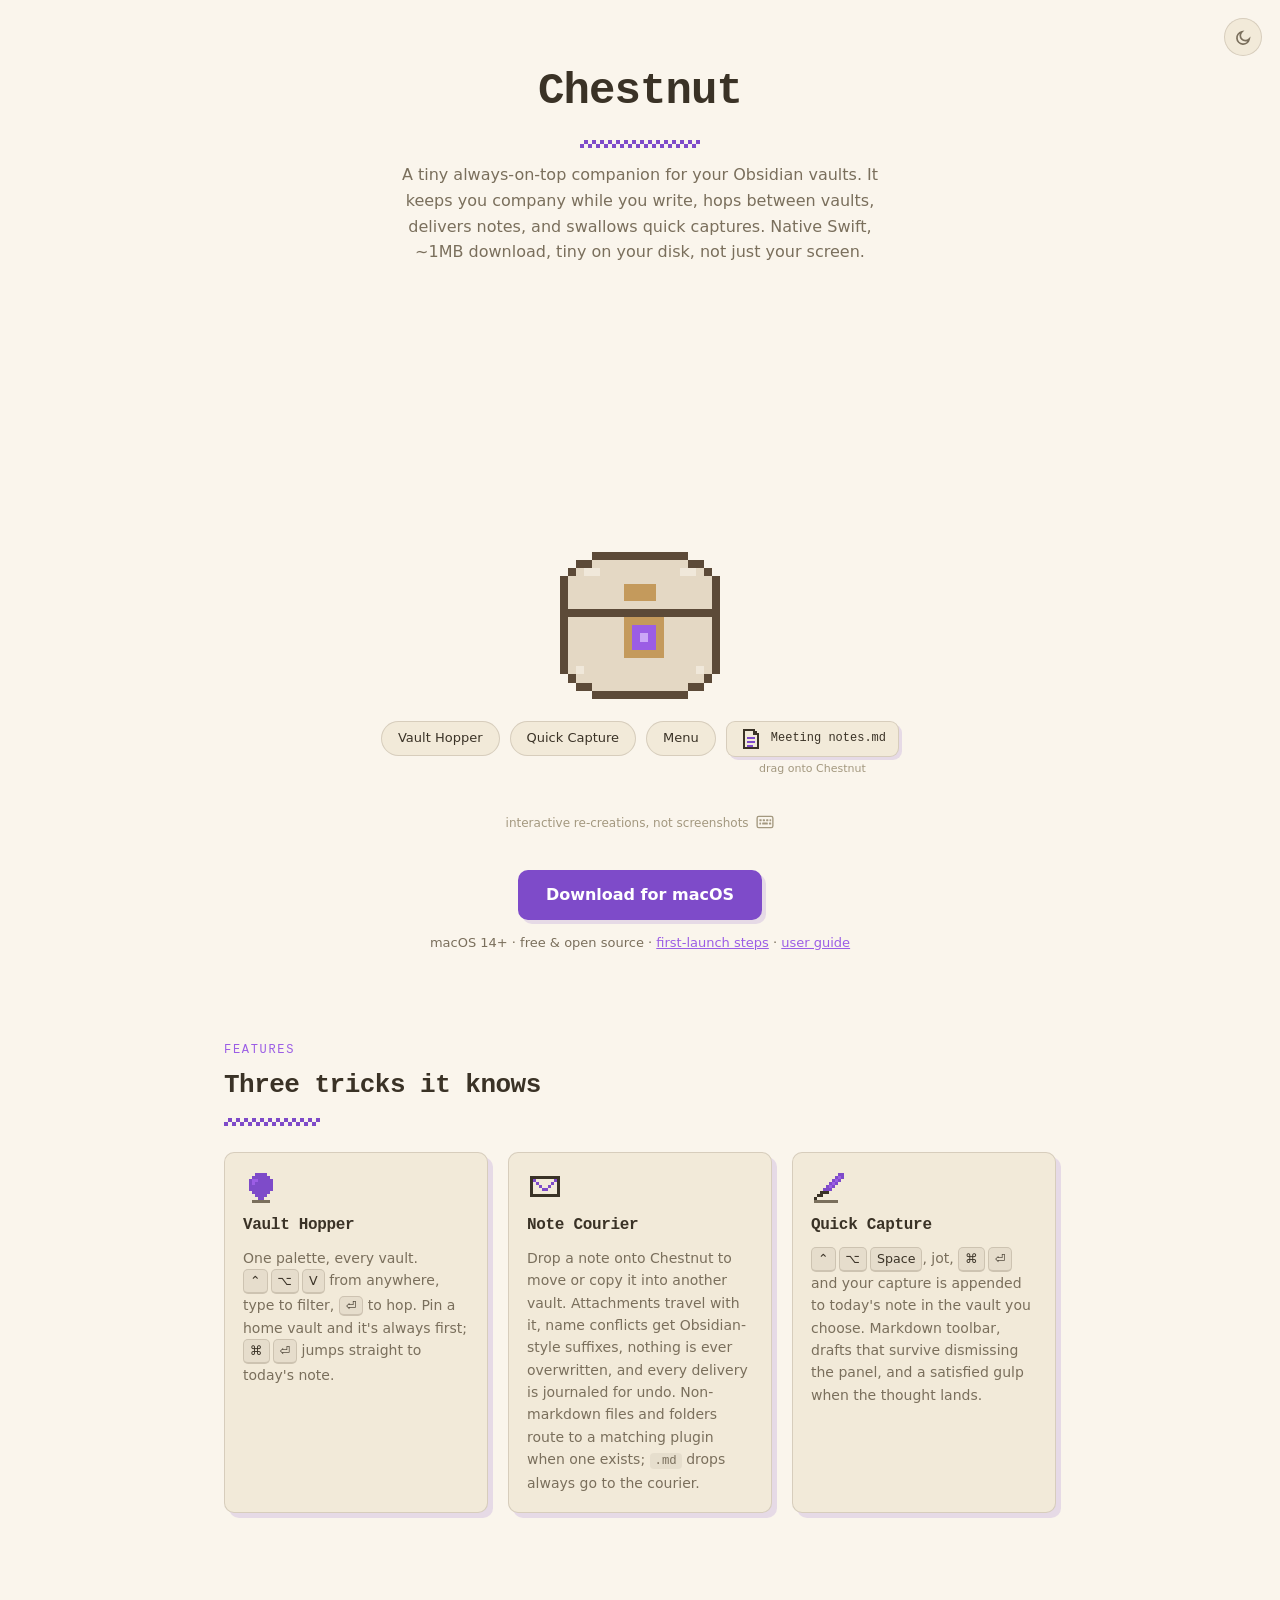
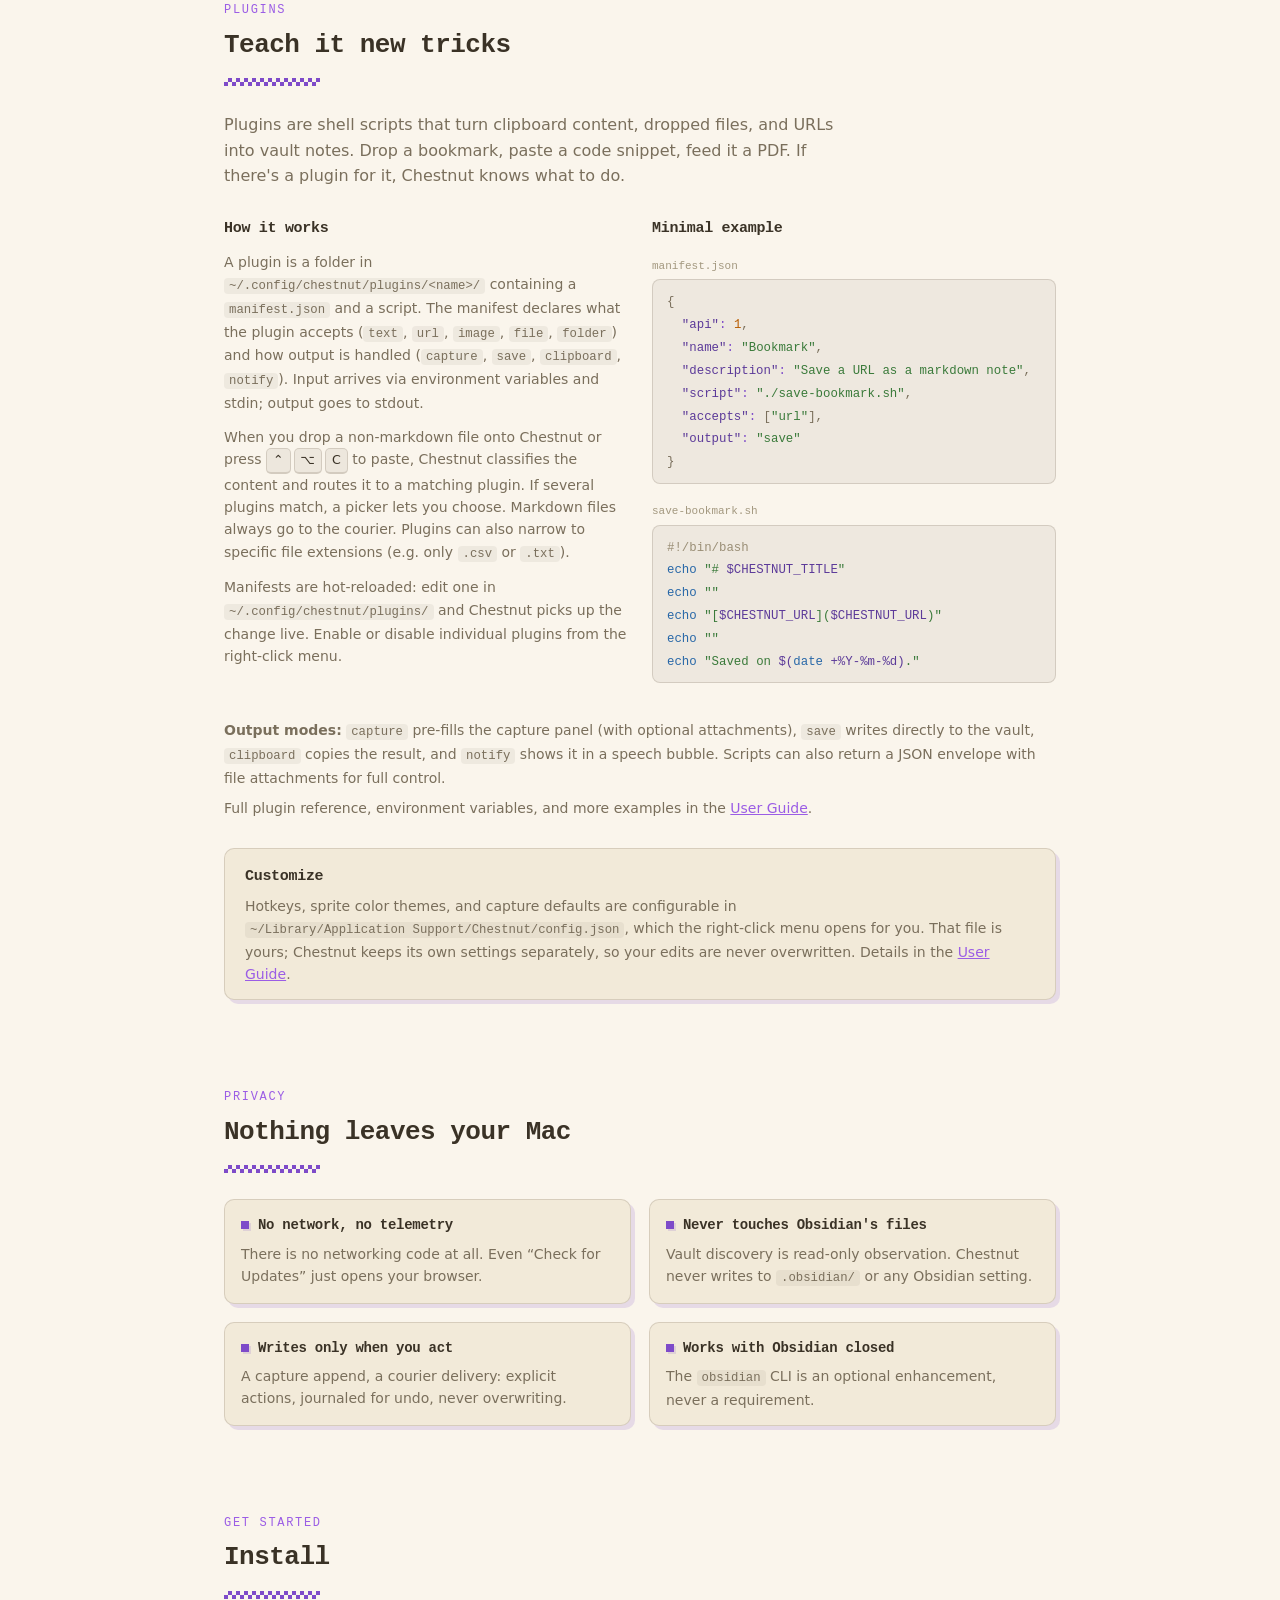
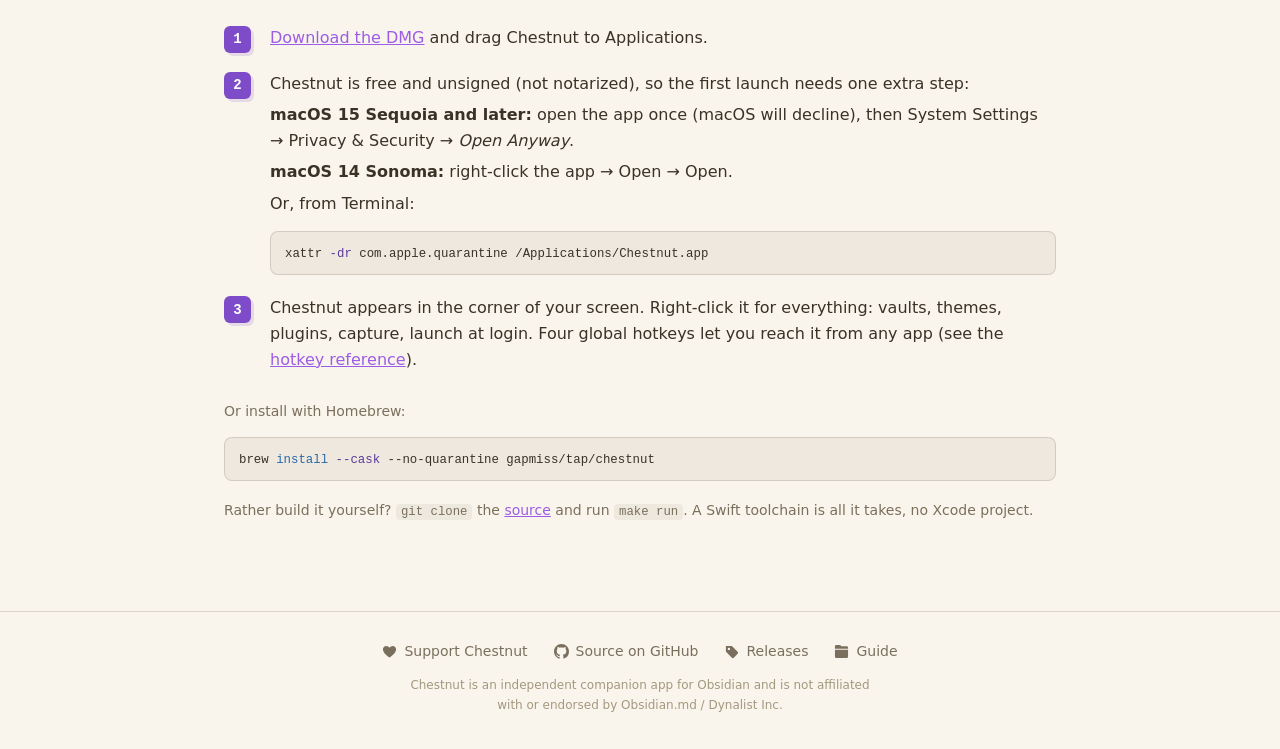
==== docs/index.html @ 72071260 "Name the manifest script field correctly, and say why one is rejected The manifest reference table a" ====
<!doctype html>
<html lang="en">
<head>
  <meta charset="utf-8">
  <meta name="viewport" content="width=device-width, initial-scale=1">
  <title>Chestnut - a desktop companion for Obsidian</title>
  <meta name="description"
        content="A tiny always-on-top pixel companion for multi-vault Obsidian users on macOS. Hop between vaults, deliver notes, capture thoughts. No network, no telemetry.">
  <script>
    // Apply a saved mode before the stylesheet loads, so there's no flash.
    try {
      var mode = localStorage.getItem("chestnut-mode");
      if (mode === "light" || mode === "dark") {
        document.documentElement.dataset.theme = mode;
      }
    } catch (e) {}
  </script>
  <!-- Favicons are generated by `make site` from the app's sprite data. -->
  <link rel="icon" href="favicon.svg" type="image/svg+xml">
  <link rel="icon" href="favicon.png" type="image/png" sizes="32x32">
  <link rel="apple-touch-icon" href="apple-touch-icon.png">
  <link rel="stylesheet" href="style.css">
  <link rel="stylesheet" href="prism-chestnut.css">
</head>
<body>
<button class="mode-toggle" id="mode-toggle" aria-label="Toggle light/dark mode"></button>
<main>

  <header class="hero">
    <h1>Chestnut</h1>
    <p class="tagline">
      A tiny always-on-top companion for your Obsidian vaults.
      It keeps you company while you write, hops between vaults,
      delivers notes, and swallows quick captures.
      Native Swift, ~1MB download, tiny on your disk,
      not just your screen.
    </p>

    <div class="stage" id="stage">
      <canvas id="pet" aria-label="Chestnut, a pixel-art treasure chest creature. Hover or click it."></canvas>

      <!-- Interactive re-creation of the Vault Hopper palette. Also serves as
           the courier destination picker, like the app's VaultPalettePanel. -->
      <div class="panel hopper" id="hopper" hidden>
        <input type="text" id="hopper-filter" placeholder="Jump to vault…"
               autocomplete="off" spellcheck="false">
        <div class="panel-divider"></div>
        <div class="vault-list" id="hopper-list"></div>
        <p class="panel-hints" id="palette-hints">⏎ open&nbsp;&nbsp;&nbsp;⌘⏎ today's note&nbsp;&nbsp;&nbsp;⌥⏎ reveal&nbsp;&nbsp;&nbsp;⌘P pin</p>
      </div>

      <!-- Interactive re-creation of the Quick Capture panel -->
      <div class="panel capture" id="capture" hidden>
        <div class="capture-toolbar" id="capture-toolbar"></div>
        <textarea id="capture-editor" placeholder="Capture a thought…"
                  spellcheck="false"></textarea>
        <div class="panel-divider"></div>
        <div class="capture-footer">
          <span class="vault-dot" id="capture-dot"></span>
          <select id="capture-target" aria-label="Target vault"></select>
          <span class="spacer"></span>
          <span class="kbd-hint">⌘↩</span>
          <button id="capture-submit" disabled>Capture</button>
        </div>
      </div>

      <!-- Interactive re-creation of the right-click menu (populated by JS) -->
      <div class="menu" id="menu" hidden></div>

      <!-- Notice bubble (the pet's success receipt) -->
      <div class="notice" id="notice" hidden>
        <div class="notice-title" id="notice-title"></div>
        <div class="notice-subtitle" id="notice-subtitle"></div>
        <div class="notice-hint">Demo only, nothing was written</div>
        <div class="notice-tail"></div>
      </div>
    </div>

    <div class="chips">
      <button class="chip" id="chip-hopper">Vault Hopper</button>
      <button class="chip" id="chip-capture">Quick Capture</button>
      <button class="chip" id="chip-menu">Menu</button>
      <!-- Demo note for the Note Courier: drag it onto Chestnut.
           Real files from the Finder work too (names only, never read). -->
      <div class="demo-note-wrap">
        <div class="demo-note" id="demo-note" tabindex="0" role="button"
             aria-label="Demo note. Drag it onto Chestnut, or press Enter, to pick a delivery vault.">
          <canvas class="px-icon" data-icon="note" data-scale="2" aria-hidden="true"></canvas>
          <span class="demo-note-name">Meeting notes.md</span>
        </div>
        <p class="demo-note-hint">drag onto Chestnut</p>
      </div>
    </div>
    <p class="chips-hint">
      interactive re-creations, not screenshots
      <span class="hotkey-tip" tabindex="0" aria-label="Keyboard shortcuts">
        <svg viewBox="0 0 16 16" aria-hidden="true"><rect x="1" y="3" width="14" height="10" rx="1.5" fill="none" stroke="currentColor" stroke-width="1.2"/><rect x="3" y="5.5" width="2" height="1.8" rx=".4" fill="currentColor"/><rect x="6" y="5.5" width="2" height="1.8" rx=".4" fill="currentColor"/><rect x="9" y="5.5" width="2" height="1.8" rx=".4" fill="currentColor"/><rect x="12" y="5.5" width="1.5" height="1.8" rx=".4" fill="currentColor"/><rect x="3" y="8.5" width="1.5" height="1.8" rx=".4" fill="currentColor"/><rect x="5.5" y="8.5" width="5" height="1.8" rx=".4" fill="currentColor"/><rect x="11.5" y="8.5" width="2" height="1.8" rx=".4" fill="currentColor"/></svg>
        <span class="hotkey-tooltip">
          <span><span class="keys"><kbd>⌃</kbd><kbd>⌥</kbd><kbd>V</kbd></span> Vault Hopper</span>
          <span><span class="keys"><kbd>⌃</kbd><kbd>⌥</kbd><kbd>Space</kbd></span> Quick Capture</span>
          <span><span class="keys"><kbd>⌃</kbd><kbd>⌥</kbd><kbd>C</kbd></span> Paste to plugin</span>
          <span><span class="keys"><kbd>⌃</kbd><kbd>⌥</kbd><kbd>O</kbd></span> Notice action</span>
          <span class="hotkey-tooltip-hint">These work on this page too</span>
        </span>
      </span>
    </p>

    <div class="cta">
      <a class="download" href="https://github.com/gapmiss/chestnut/releases/latest/download/Chestnut.dmg">
        Download for macOS
      </a>
      <p class="fineprint">
        macOS 14+ · free &amp; open source ·
        <a href="#install">first-launch steps</a> ·
        <a href="guide.html">user guide</a>
      </p>
    </div>
  </header>

  <section class="features">
    <p class="kicker">Features</p>
    <h2>Three tricks it knows</h2>
    <div class="features-grid">
      <div class="card">
        <canvas class="px-icon" data-icon="pin" aria-hidden="true"></canvas>
        <h3>Vault Hopper</h3>
        <p>
          One palette, every vault.
          <span class="keys"><kbd>⌃</kbd><kbd>⌥</kbd><kbd>V</kbd></span>
          from anywhere, type to filter, <kbd>⏎</kbd> to hop. Pin a home vault
          and it's always first;
          <span class="keys"><kbd>⌘</kbd><kbd>⏎</kbd></span>
          jumps straight to today's note.
        </p>
      </div>
      <div class="card">
        <canvas class="px-icon" data-icon="envelope" aria-hidden="true"></canvas>
        <h3>Note Courier</h3>
        <p>
          Drop a note onto Chestnut to move or copy it into another vault.
          Attachments travel with it, name conflicts get Obsidian-style suffixes,
          nothing is ever overwritten, and every delivery is journaled for undo.
          Non-markdown files and folders route to a matching plugin when one
          exists; <code>.md</code> drops always go to the courier.
        </p>
      </div>
      <div class="card">
        <canvas class="px-icon" data-icon="pencil" aria-hidden="true"></canvas>
        <h3>Quick Capture</h3>
        <p>
          <span class="keys"><kbd>⌃</kbd><kbd>⌥</kbd><kbd>Space</kbd></span>,
          jot, <span class="keys"><kbd>⌘</kbd><kbd>⏎</kbd></span> and your 
          capture is appended to today's note in the vault you choose. Markdown 
          toolbar, drafts that survive dismissing the panel, and a satisfied 
          gulp when the thought lands.
        </p>
      </div>
    </div>
  </section>

  <section class="plugins">
    <p class="kicker">Plugins</p>
    <h2>Teach it new tricks</h2>
    <p class="plugins-intro">
      Plugins are shell scripts that turn clipboard content, dropped files,
      and URLs into vault notes. Drop a bookmark, paste a code snippet,
      feed it a PDF. If there's a plugin for it, Chestnut knows what to do.
    </p>

    <div class="plugins-grid">
      <div class="plugins-detail">
        <h3>How it works</h3>
        <p>
          A plugin is a folder in
          <code>~/.config/chestnut/plugins/&lt;name&gt;/</code> containing a
          <code>manifest.json</code> and a script. The manifest declares what
          the plugin accepts (<code>text</code>, <code>url</code>,
          <code>image</code>, <code>file</code>, <code>folder</code>) and how
          output is handled (<code>capture</code>, <code>save</code>,
          <code>clipboard</code>, <code>notify</code>). Input arrives via
          environment variables and stdin; output goes to stdout.
        </p>
        <p>
          When you drop a non-markdown file onto Chestnut or press
          <span class="keys"><kbd>⌃</kbd><kbd>⌥</kbd><kbd>C</kbd></span>
          to paste, Chestnut classifies the content and routes it to a matching
          plugin. If several plugins match, a picker lets you choose. Markdown
          files always go to the courier. Plugins can also narrow to specific
          file extensions (e.g. only <code>.csv</code> or <code>.txt</code>).
        </p>
        <p>
          Manifests are hot-reloaded: edit one in
          <code>~/.config/chestnut/plugins/</code> and Chestnut picks up the
          change live. Enable or disable individual plugins from the
          right-click menu.
        </p>
      </div>

      <div class="plugins-examples">
        <h3>Minimal example</h3>
        <div class="plugins-file">
          <span class="plugins-filename">manifest.json</span>
          <pre><code class="language-json">{
  "api": 1,
  "name": "Bookmark",
  "description": "Save a URL as a markdown note",
  "script": "./save-bookmark.sh",
  "accepts": ["url"],
  "output": "save"
}</code></pre>
        </div>
        <div class="plugins-file">
          <span class="plugins-filename">save-bookmark.sh</span>
          <pre><code class="language-bash">#!/bin/bash
echo "# $CHESTNUT_TITLE"
echo ""
echo "[$CHESTNUT_URL]($CHESTNUT_URL)"
echo ""
echo "Saved on $(date +%Y-%m-%d)."</code></pre>
        </div>
      </div>
    </div>

    <p class="plugins-modes">
      <strong>Output modes:</strong>
      <code>capture</code> pre-fills the capture panel (with optional attachments),
      <code>save</code> writes directly to the vault,
      <code>clipboard</code> copies the result, and
      <code>notify</code> shows it in a speech bubble. Scripts can also
      return a JSON envelope with file attachments for full control.
    </p>
    <p class="plugins-link">
      Full plugin reference, environment variables, and more examples in the
      <a href="guide.html#plugins">User Guide</a>.
    </p>

    <div class="customize-note">
      <h3>Customize</h3>
      <p>
        Hotkeys, sprite color themes, and capture defaults are configurable in
        <code>~/Library/Application&nbsp;Support/Chestnut/config.json</code>,
        which the right-click menu opens for you. That file is yours; Chestnut
        keeps its own settings separately, so your edits are never
        overwritten. Details in the
        <a href="guide.html#configuration">User Guide</a>.
      </p>
    </div>
  </section>

  <section class="privacy">
    <p class="kicker">Privacy</p>
    <h2>Nothing leaves your Mac</h2>
    <div class="privacy-grid">
      <div class="tile">
        <h4>No network, no telemetry</h4>
        <p>There is no networking code at all. Even “Check for Updates” just
        opens your browser.</p>
      </div>
      <div class="tile">
        <h4>Never touches Obsidian's files</h4>
        <p>Vault discovery is read-only observation. Chestnut never writes to
        <code>.obsidian/</code> or any Obsidian setting.</p>
      </div>
      <div class="tile">
        <h4>Writes only when you act</h4>
        <p>A capture append, a courier delivery: explicit actions, journaled
        for undo, never overwriting.</p>
      </div>
      <div class="tile">
        <h4>Works with Obsidian closed</h4>
        <p>The <code>obsidian</code> CLI is an optional enhancement, never a
        requirement.</p>
      </div>
    </div>
  </section>

  <section class="install" id="install">
    <p class="kicker">Get started</p>
    <h2>Install</h2>
    <ol class="steps">
      <li>
        <a href="https://github.com/gapmiss/chestnut/releases/latest/download/Chestnut.dmg">Download the DMG</a>
        and drag Chestnut to Applications.
      </li>
      <li>
        <p>Chestnut is free and unsigned (not notarized), so the first launch needs one extra step:</p>
        <p><strong>macOS 15 Sequoia and later:</strong> open the app once (macOS will decline), then
        System&nbsp;Settings → Privacy&nbsp;&amp;&nbsp;Security → <em>Open&nbsp;Anyway</em>.</p>
        <p><strong>macOS 14 Sonoma:</strong> right-click the app → Open → Open.</p>
        <p>Or, from Terminal:</p>
        <pre><code class="language-bash">xattr -dr com.apple.quarantine /Applications/Chestnut.app</code></pre>
      </li>
      <li>
        Chestnut appears in the corner of your screen. Right-click it for
        everything: vaults, themes, plugins, capture, launch&nbsp;at&nbsp;login.
        Four global hotkeys let you reach it from any app (see the
        <a href="guide.html#hotkeys">hotkey reference</a>).
      </li>
    </ol>
    <p class="build-note">
      Or install with Homebrew:
    </p>
    <pre class="brew-cmd"><code class="language-bash">brew install --cask --no-quarantine gapmiss/tap/chestnut</code></pre>
    <p class="build-note">
      Rather build it yourself? <code>git clone</code> the
      <a href="https://github.com/gapmiss/chestnut">source</a> and run
      <code>make run</code>. A Swift toolchain is all it takes, no Xcode project.
    </p>
  </section>

</main>

<footer>
  <nav class="footer-links">
    <a href="https://github.com/sponsors/gapmiss">
      <svg viewBox="0 0 16 16" aria-hidden="true"><path d="M8 14.5C4.5 11.7 1 8.9 1 5.5 1 3.6 2.6 2 4.5 2 5.9 2 7.2 2.8 8 4c.8-1.2 2.1-2 3.5-2C13.4 2 15 3.6 15 5.5c0 3.4-3.5 6.2-7 9z"/></svg>
      Support Chestnut
    </a>
    <a href="https://github.com/gapmiss/chestnut">
      <svg viewBox="0 0 16 16" aria-hidden="true"><path d="M8 0C3.58 0 0 3.58 0 8c0 3.54 2.29 6.53 5.47 7.59.4.07.55-.17.55-.38 0-.19-.01-.82-.01-1.49-2.01.37-2.53-.49-2.69-.94-.09-.23-.48-.94-.82-1.13-.28-.15-.68-.52-.01-.53.63-.01 1.08.58 1.23.82.72 1.21 1.87.87 2.33.66.07-.52.28-.87.51-1.07-1.78-.2-3.64-.89-3.64-3.95 0-.87.31-1.59.82-2.15-.08-.2-.36-1.02.08-2.12 0 0 .67-.21 2.2.82.64-.18 1.32-.27 2-.27s1.36.09 2 .27c1.53-1.04 2.2-.82 2.2-.82.44 1.1.16 1.92.08 2.12.51.56.82 1.27.82 2.15 0 3.07-1.87 3.75-3.65 3.95.29.25.54.73.54 1.48 0 1.07-.01 1.93-.01 2.2 0 .21.15.46.55.38A8.01 8.01 0 0 0 16 8c0-4.42-3.58-8-8-8z"/></svg>
      Source on GitHub
    </a>
    <a href="https://github.com/gapmiss/chestnut/releases">
      <svg viewBox="0 0 16 16" aria-hidden="true"><path fill-rule="evenodd" d="M2 2h5.6c.4 0 .78.16 1.06.44l5.9 5.9a1.5 1.5 0 0 1 0 2.12l-4.1 4.1a1.5 1.5 0 0 1-2.12 0l-5.9-5.9A1.5 1.5 0 0 1 2 7.6V2zm3.25 4.5a1.25 1.25 0 1 0 0-2.5 1.25 1.25 0 0 0 0 2.5z"/></svg>
      Releases
    </a>
    <a href="guide.html">
      <svg viewBox="0 0 16 16" aria-hidden="true"><path d="M1 2.5A1.5 1.5 0 0 1 2.5 1h3.38a1.5 1.5 0 0 1 1.06.44l.56.56a1.5 1.5 0 0 0 1.06.44H13.5A1.5 1.5 0 0 1 15 3.94V5H1zM1 6h14v7.5a1.5 1.5 0 0 1-1.5 1.5h-11A1.5 1.5 0 0 1 1 13.5z"/></svg>
      Guide
    </a>
  </nav>
  <p class="legal">
    Chestnut is an independent companion app for Obsidian and is not affiliated
    with or endorsed by Obsidian.md / Dynalist&nbsp;Inc.
  </p>
</footer>

<script src="sprites.js"></script>
<script src="chestnut.js"></script>
<script src="prism.min.js"></script>
<script src="prism-bash.min.js"></script>
<script src="prism-json.min.js"></script>
<script src="copy-code.js"></script>
</body>
</html>
---- docs/style.css ----
/* Chestnut site — hand-written, no build step. Dark scheme is Obsidian Night,
   light scheme is Sunbleached (the app's own palettes). Mode follows the OS
   unless the toggle sets html[data-theme]. */

:root,
:root[data-theme="dark"] {
  --bg: #0f0d18;
  --bg-raised: #171425;
  --text: #e8e6f0;
  --text-secondary: #a8a4bf;
  --text-tertiary: #757190;
  --accent: #9b5de5;
  --accent-bright: #cba6f7;
  --border: rgba(255, 255, 255, 0.09);
  --panel-bg: rgba(30, 26, 45, 0.82);
  --panel-blur: blur(24px);
  --selection-bg: rgba(155, 93, 229, 0.28);
  --kbd-bg: rgba(255, 255, 255, 0.08);
  --code-bg: rgba(255, 255, 255, 0.06);
  --shadow-accent: rgba(155, 93, 229, 0.18);
}

@media (prefers-color-scheme: light) {
  :root:not([data-theme="dark"]) {
    --bg: #faf5ec;
    --bg-raised: #f2ead9;
    --text: #3a3226;
    --text-secondary: #7a6f5c;
    --text-tertiary: #a3987f;
    --accent: #7e4bc9;
    --accent-bright: #9b5de5;
    --border: rgba(92, 74, 56, 0.18);
    --panel-bg: rgba(255, 252, 245, 0.85);
    --selection-bg: rgba(155, 93, 229, 0.18);
    --kbd-bg: rgba(92, 74, 56, 0.08);
    --code-bg: rgba(92, 74, 56, 0.07);
    --shadow-accent: rgba(126, 75, 201, 0.16);
  }
}

:root[data-theme="light"] {
  --bg: #faf5ec;
  --bg-raised: #f2ead9;
  --text: #3a3226;
  --text-secondary: #7a6f5c;
  --text-tertiary: #a3987f;
  --accent: #7e4bc9;
  --accent-bright: #9b5de5;
  --border: rgba(92, 74, 56, 0.18);
  --panel-bg: rgba(255, 252, 245, 0.85);
  --selection-bg: rgba(155, 93, 229, 0.18);
  --kbd-bg: rgba(92, 74, 56, 0.08);
  --code-bg: rgba(92, 74, 56, 0.07);
  --shadow-accent: rgba(126, 75, 201, 0.16);
}

* { box-sizing: border-box; }

body {
  margin: 0;
  background: var(--bg);
  color: var(--text);
  font: 16px/1.6 -apple-system, BlinkMacSystemFont, "Segoe UI", system-ui, sans-serif;
  -webkit-font-smoothing: antialiased;
}

main {
  max-width: 880px;
  margin: 0 auto;
  padding: 0 24px;
}

h1, h2, h3, h4 {
  font-family: ui-monospace, "SF Mono", SFMono-Regular, Menlo, monospace;
  letter-spacing: -0.02em;
}

a { color: var(--accent-bright); }

/* Keycaps: one <kbd> per key, grouped in .keys — the system font draws the
   Mac modifier symbols at full size where SF Mono renders them tiny. */
kbd {
  font-family: -apple-system, BlinkMacSystemFont, system-ui, sans-serif;
  font-size: 0.9em;
  color: var(--text);
  background: var(--kbd-bg);
  border: 1px solid var(--border);
  border-bottom-width: 2px;
  border-radius: 5px;
  padding: 1px 6px;
  white-space: nowrap;
}
.keys {
  display: inline-flex;
  gap: 3px;
}
.keys kbd {
  min-width: 1.1em;
  text-align: center;
}

code {
  font-family: ui-monospace, "SF Mono", Menlo, monospace;
  font-size: 0.88em;
  background: var(--code-bg);
  border-radius: 4px;
  padding: 1px 5px;
}

pre {
  background: var(--code-bg);
  border: 1px solid var(--border);
  border-radius: 8px;
  padding: 10px 14px;
  overflow-x: auto;
}
pre code { background: none; padding: 0; }

.copy-btn {
  position: absolute;
  top: 7px;
  right: 7px;
  width: 26px;
  height: 26px;
  display: grid;
  place-items: center;
  color: var(--text-tertiary);
  background: var(--kbd-bg);
  border: 1px solid var(--border);
  border-radius: 5px;
  padding: 0;
  cursor: pointer;
  opacity: 0;
  transition: opacity 0.15s, color 0.15s, border-color 0.15s;
}
.copy-btn svg { width: 14px; height: 14px; }
pre:hover .copy-btn { opacity: 1; }
.copy-btn:hover { color: var(--text); }
.copy-btn.copied { color: var(--accent-bright); opacity: 1; }

/* Pixel checkerboard strip — the section-heading flourish. */
.checker, h1::after, h2::after {
  background: repeating-conic-gradient(var(--accent) 0% 25%, transparent 0% 50%);
  background-size: 8px 8px;
}

/* ---------- Mode toggle ---------- */

.mode-toggle {
  position: fixed;
  top: 18px;
  right: 18px;
  z-index: 10;
  width: 38px;
  height: 38px;
  display: grid;
  place-items: center;
  background: var(--bg-raised);
  color: var(--text-secondary);
  border: 1px solid var(--border);
  border-radius: 50%;
  cursor: pointer;
  padding: 0;
}
.mode-toggle:hover { color: var(--text); border-color: var(--accent); }
.mode-toggle svg {
  width: 17px;
  height: 17px;
  fill: none;
  stroke: currentColor;
  stroke-width: 1.6;
  stroke-linecap: round;
}

/* ---------- Hero ---------- */

.hero {
  text-align: center;
  padding-top: 56px;
}

.hero h1 {
  font-size: 44px;
  margin: 0 0 14px;
}

.hero h1::after {
  content: "";
  display: block;
  width: 120px;
  height: 8px;
  margin: 14px auto 0;
}

.tagline {
  max-width: 560px;
  margin: 0 auto;
  color: var(--text-secondary);
  text-wrap: balance;
}

/* The stage: chestnut at the bottom center, panels appear above it the way
   they appear beside the pet in the app. */
.stage {
  position: relative;
  height: 430px; /* open panels may overlap the tagline; they're transient */
  margin-top: 8px;
}

#pet {
  position: absolute;
  left: 50%;
  bottom: 0;
  transform: translateX(-50%);
}

/* Demo note for the Note Courier drag — lives in the chips row but styled as
   an object (file icon, mono name, hard shadow), not a fourth button. The
   hint hangs below without affecting the row's height or centering. */

.demo-note-wrap { position: relative; }

.demo-note-hint {
  position: absolute;
  top: calc(100% + 3px);
  left: 50%;
  transform: translateX(-50%);
  margin: 0;
  font-size: 11px;
  color: var(--text-tertiary);
  white-space: nowrap;
}

.demo-note {
  display: flex;
  align-items: center;
  gap: 8px;
  padding: 7px 12px;
  background: var(--bg-raised);
  border: 1px solid var(--border);
  border-radius: 9px;
  box-shadow: 3px 3px 0 var(--shadow-accent);
  cursor: grab;
  user-select: none;
  -webkit-user-select: none;
  touch-action: none; /* pointer drag, not scroll, on touch */
}
.demo-note:hover { border-color: var(--accent); }
.demo-note.dragging { opacity: 0.35; }

.demo-note-name {
  font-family: ui-monospace, "SF Mono", Menlo, monospace;
  font-size: 12px;
}

.drag-ghost {
  position: fixed;
  z-index: 20;
  margin: 0;
  transform: translate(-50%, -60%);
  pointer-events: none;
  opacity: 0.9;
}

/* ---------- Panels (re-creations of the app's NSPanels) ---------- */

.panel {
  position: absolute;
  left: 50%;
  bottom: var(--panel-bottom, 230px); /* set by setScale — tracks sprite size */
  transform: translateX(-50%);
  background: var(--panel-bg);
  -webkit-backdrop-filter: var(--panel-blur);
  backdrop-filter: var(--panel-blur);
  border: 1px solid var(--border);
  border-radius: 12px;
  box-shadow: 0 18px 44px rgba(0, 0, 0, 0.35);
  text-align: left;
  font-size: 13px;
}

.panel-divider {
  height: 1px;
  background: var(--border);
}

.panel-hints {
  margin: 0;
  padding: 5px 10px 7px;
  font-size: 10px;
  color: var(--text-tertiary);
  white-space: nowrap;
  overflow: hidden;
}

/* Vault Hopper */

.hopper { width: 300px; }

.hopper input {
  display: block;
  width: 100%;
  border: none;
  outline: none;
  background: none;
  color: var(--text);
  font: inherit;
  padding: 10px 10px 8px;
}
.hopper input::placeholder { color: var(--text-tertiary); }

.vault-list {
  max-height: 320px;
  overflow-y: auto;
  padding: 4px;
}

.vault-row {
  display: flex;
  align-items: center;
  gap: 8px;
  padding: 5px 8px;
  border-radius: 6px;
  cursor: default;
}
.vault-row.selected { background: var(--selection-bg); }

.vault-row .names { min-width: 0; flex: 1; }
.vault-row .vault-name { display: block; font-weight: 500; }
.vault-row .vault-path {
  display: block;
  font-size: 11px;
  color: var(--text-secondary);
  white-space: nowrap;
  overflow: hidden;
  text-overflow: ellipsis;
}

.pin-btn {
  border: none;
  background: none;
  padding: 2px;
  cursor: pointer;
  color: var(--text-tertiary);
  visibility: hidden;
  line-height: 0;
}
.vault-row:hover .pin-btn { visibility: visible; }
.pin-btn.pinned { visibility: visible; color: var(--accent-bright); }
.pin-btn svg { width: 13px; height: 13px; }

.no-match {
  text-align: center;
  color: var(--text-secondary);
  padding: 12px 0;
}

/* Quick Capture */

.capture { width: 360px; }

.capture-toolbar {
  display: flex;
  gap: 2px;
  padding: 8px 10px 2px;
}
.capture-toolbar button {
  width: 26px;
  height: 20px;
  border: none;
  border-radius: 4px;
  background: none;
  color: var(--text-secondary);
  font-size: 11px;
  cursor: pointer;
}
.capture-toolbar button:hover { background: var(--kbd-bg); color: var(--text); }
.capture-toolbar .tb-italic { font-style: italic; }
.capture-toolbar .tb-bold { font-weight: 700; }
.capture-toolbar .tb-strike { text-decoration: line-through; }

.capture textarea {
  display: block;
  width: calc(100% - 12px);
  height: 140px;
  margin: 0 6px 6px;
  border: none;
  outline: none;
  background: none;
  resize: none;
  color: var(--text);
  font: inherit;
  font-size: 13px;
  padding: 4px 3px;
}
.capture textarea::placeholder { color: var(--text-tertiary); }

.capture-footer {
  display: flex;
  align-items: center;
  gap: 8px;
  padding: 8px 10px;
}

.vault-dot {
  width: 7px;
  height: 7px;
  border-radius: 50%;
  background: var(--accent);
  flex: none;
}
.vault-dot.closed { background: var(--text-tertiary); opacity: 0.5; }

.capture-footer select {
  max-width: 170px;
  font-size: 12px;
  color: var(--text);
  background: var(--kbd-bg);
  border: 1px solid var(--border);
  border-radius: 5px;
  padding: 2px 4px;
}

.capture-footer .spacer { flex: 1; }
.kbd-hint { font-size: 11px; color: var(--text-tertiary); }

#capture-submit {
  font-size: 12px;
  padding: 3px 10px;
  border-radius: 5px;
  border: 1px solid var(--border);
  background: var(--accent);
  color: #fff;
  cursor: pointer;
}
#capture-submit:disabled {
  background: var(--kbd-bg);
  color: var(--text-tertiary);
  cursor: default;
}

/* Notice bubble */

.notice {
  position: absolute;
  left: 50%;
  bottom: calc(var(--panel-bottom, 230px) + 2px);
  transform: translateX(-50%);
  max-width: 320px;
  background: var(--panel-bg);
  -webkit-backdrop-filter: var(--panel-blur);
  backdrop-filter: var(--panel-blur);
  border: 1px solid var(--border);
  border-radius: 10px;
  padding: 8px 12px;
  text-align: left;
  cursor: pointer;
  transition: opacity 0.3s;
}
.notice-title { font-size: 13px; font-weight: 500; white-space: nowrap; }
.notice-subtitle { font-size: 11px; color: var(--text-secondary); white-space: nowrap; }
.notice-hint { font-size: 10px; color: var(--text-tertiary); }

.notice-tail {
  position: absolute;
  left: 50%;
  bottom: -8px;
  transform: translateX(-50%);
  width: 0;
  height: 0;
  border-left: 7px solid transparent;
  border-right: 7px solid transparent;
  border-top: 8px solid var(--panel-bg);
}

/* Right-click menu (re-creation of the app's context menu) */

.menu {
  /* A row's label sits at row-pad, or at row-pad + check + gap in a menu with
     checkmarks. The slider rows have to match that second figure to line up, so
     derive it rather than hardcoding it in two places. */
  --menu-row-pad: 8px;
  --menu-check-w: 11px;
  --menu-gap: 7px;
  --menu-label-x: calc(var(--menu-row-pad) + var(--menu-check-w) + var(--menu-gap));
  position: absolute;
  z-index: 6;
  min-width: 230px;
  padding: 5px;
  background: var(--panel-bg);
  -webkit-backdrop-filter: var(--panel-blur);
  backdrop-filter: var(--panel-blur);
  border: 1px solid var(--border);
  border-radius: 10px;
  box-shadow: 0 14px 36px rgba(0, 0, 0, 0.35);
  font-size: 13px;
  text-align: left;
  cursor: default;
  user-select: none;
  -webkit-user-select: none;
}

.menu-item {
  position: relative;
  display: flex;
  align-items: center;
  gap: var(--menu-gap);
  padding: 2px 9px 2px var(--menu-row-pad);
  border-radius: 5px;
  white-space: nowrap;
  line-height: 1.35;
}
.menu-item:hover { background: var(--accent); color: #fff; }
.menu-item.disabled { color: var(--text-tertiary); pointer-events: none; }

/* AppKit reserves the checkmark column per menu, not per row: a menu with no
   checkable item sits flush (the top level), one with any of them indents every
   row so the labels line up (Size, Theme, Settings, Plugins). */
.menu-check { display: none; }
.menu.has-checks .menu-check {
  display: block;
  width: var(--menu-check-w);
  text-align: center;
  font-size: 11px;
  flex: none;
}
.menu-icon { line-height: 0; }
.menu-icon svg { width: 14px; height: 14px; }

.menu-hint {
  margin-left: auto;
  padding-left: 18px;
  color: var(--text-tertiary);
  letter-spacing: 0.08em;
}
.menu-item:hover .menu-hint { color: rgba(255, 255, 255, 0.8); }

.menu-arrow { margin-left: auto; padding-left: 18px; color: var(--text-tertiary); }
.menu-item:hover .menu-arrow { color: #fff; }

/* Sized by content, not just the bare ↗: Check for Updates… carries the
   version in here too, and a pill with no side padding looks clipped. */
.menu-badge {
  margin-left: auto;
  min-width: 21px;
  height: 15px;
  padding: 0 6px;
  display: grid;
  place-items: center;
  border-radius: 8px;
  background: var(--kbd-bg);
  color: var(--text-secondary);
  font-size: 10px;
}
.menu-item:hover .menu-badge { background: rgba(255, 255, 255, 0.22); color: #fff; }

.menu-label { flex: 1; min-width: 0; }

.menu-desc {
  display: block;
  font-size: 11px;
  color: var(--text-tertiary);
  font-weight: normal;
  line-height: 1.3;
}
.menu-item:hover .menu-desc { color: rgba(255, 255, 255, 0.65); }
.menu-item.plugin-off .menu-label { color: var(--text-tertiary); }
.menu-item.plugin-off .menu-desc { opacity: 0.5; }
.menu-item.plugin-off:hover .menu-label { color: #fff; }

.menu-sep { height: 1px; background: var(--border); margin: 5px 10px; }

.submenu {
  display: none;
  position: absolute;
  left: calc(100% - 4px);
  top: -6px;
  min-width: 150px;
  color: var(--text); /* don't inherit the highlighted parent's white */
}
.menu-item:hover > .submenu { display: block; }
.submenu.flip { left: auto; right: calc(100% - 4px); }

.menu-slider {
  display: flex;
  align-items: center;
  gap: 8px;
  padding: 4px 10px 4px var(--menu-label-x);
  color: var(--text-secondary);
}
/* Fixed label and readout widths: the two slider rows line up with each other,
   and "1s" doesn't shove the slider on the way to "30s". Tabular digits for
   the same reason. */
.menu-slider-label { flex: none; width: 88px; color: var(--text); }
.menu-slider input {
  flex: 1;
  width: 110px;
  margin: 0;
  accent-color: var(--accent);
}
.menu-readout {
  flex: none;
  width: 30px;
  text-align: right;
  font-size: 12px;
  font-variant-numeric: tabular-nums;
}

/* ---------- Chips, themes, CTA ---------- */

.chips {
  display: flex;
  flex-wrap: wrap;
  align-items: center;
  gap: 10px;
  justify-content: center;
  margin-top: 18px;
}

.chip {
  font: inherit;
  font-size: 13px;
  color: var(--text);
  background: var(--bg-raised);
  border: 1px solid var(--border);
  border-radius: 999px;
  padding: 6px 16px;
  cursor: pointer;
}
.chip:hover { border-color: var(--accent); }
.chip.active { border-color: var(--accent); background: var(--selection-bg); }

.chips-hint {
  font-size: 12px;
  color: var(--text-tertiary);
  margin: 56px 0 0;
}

.hotkey-tip {
  position: relative;
  display: inline-block;
  vertical-align: middle;
  cursor: pointer;
  margin-left: 4px;
}
.hotkey-tip svg {
  width: 18px;
  height: 18px;
  color: var(--text-tertiary);
  vertical-align: -3px;
  transition: color 0.15s;
}
.hotkey-tip:hover svg,
.hotkey-tip:focus svg { color: var(--accent-bright); }

.hotkey-tooltip {
  display: none;
  position: absolute;
  bottom: calc(100% + 10px);
  left: 50%;
  transform: translateX(-50%);
  background: var(--panel-bg);
  -webkit-backdrop-filter: var(--panel-blur);
  backdrop-filter: var(--panel-blur);
  border: 1px solid var(--border);
  border-radius: 10px;
  padding: 10px 14px;
  white-space: nowrap;
  z-index: 8;
  box-shadow: 0 10px 28px rgba(0, 0, 0, 0.3);
}
.hotkey-tooltip > span {
  display: block;
  font-size: 13px;
  color: var(--text);
  padding: 4px 0;
}
.hotkey-tooltip .keys { margin-right: 8px; }
.hotkey-tooltip-hint {
  font-size: 11px;
  color: var(--text-tertiary) !important;
  margin-top: 4px;
  padding-top: 6px;
  border-top: 1px solid var(--border);
}

.hotkey-tip:hover .hotkey-tooltip,
.hotkey-tip:focus .hotkey-tooltip { display: block; }

.cta { margin: 36px 0 24px; }

.download {
  display: inline-block;
  background: var(--accent);
  color: #fff;
  text-decoration: none;
  font-weight: 600;
  padding: 12px 28px;
  border-radius: 10px;
  box-shadow: 4px 4px 0 var(--shadow-accent);
}
.download:hover { background: var(--accent-bright); }

.fineprint { font-size: 13px; color: var(--text-secondary); }

/* ---------- Sections ---------- */

section { margin: 88px 0; }

.kicker {
  font-family: ui-monospace, "SF Mono", Menlo, monospace;
  font-size: 12px;
  letter-spacing: 0.14em;
  text-transform: uppercase;
  color: var(--accent-bright);
  margin: 0 0 4px;
}

section h2 {
  font-size: 26px;
  margin: 0 0 26px;
}

section h2::after {
  content: "";
  display: block;
  width: 96px;
  height: 8px;
  margin-top: 12px;
}

.features-grid {
  display: grid;
  grid-template-columns: repeat(3, 1fr);
  gap: 20px;
}

.card {
  background: var(--bg-raised);
  border: 1px solid var(--border);
  border-radius: 10px;
  padding: 20px 18px 14px;
  box-shadow: 5px 5px 0 var(--shadow-accent);
  transition: transform 0.15s, box-shadow 0.15s, border-color 0.15s;
}
.card:hover {
  transform: translate(-2px, -2px);
  box-shadow: 8px 8px 0 var(--shadow-accent);
  border-color: var(--accent);
}
.card h3 { font-size: 16px; margin: 10px 0 8px; }
.card p { font-size: 14px; color: var(--text-secondary); margin: 0 0 4px; }

.px-icon { display: block; }

/* Plugins section */

.plugins-intro {
  max-width: 620px;
  color: var(--text-secondary);
  margin: 0 0 28px;
}

.plugins-grid {
  display: grid;
  grid-template-columns: 1fr 1fr;
  gap: 24px;
  margin-bottom: 24px;
}

.plugins-detail h3,
.plugins-examples h3 { font-size: 15px; margin: 0 0 10px; }

.plugins-detail p {
  font-size: 14px;
  color: var(--text-secondary);
  margin: 0 0 12px;
}

.plugins-file {
  margin-bottom: 12px;
}

.plugins-filename {
  display: inline-block;
  font-family: ui-monospace, "SF Mono", Menlo, monospace;
  font-size: 11px;
  color: var(--text-tertiary);
  margin-bottom: 4px;
}

.plugins-file pre {
  margin: 0;
  font-size: 12px;
}

.plugins-modes {
  font-size: 14px;
  color: var(--text-secondary);
  margin: 0 0 8px;
}

.plugins-link {
  font-size: 14px;
  color: var(--text-secondary);
  margin: 0 0 28px;
}

.customize-note {
  background: var(--bg-raised);
  border: 1px solid var(--border);
  border-radius: 10px;
  padding: 16px 20px 14px;
  box-shadow: 4px 4px 0 var(--shadow-accent);
}
.customize-note h3 { font-size: 15px; margin: 0 0 6px; }
.customize-note p {
  font-size: 14px;
  color: var(--text-secondary);
  margin: 0;
}

.privacy-grid {
  display: grid;
  grid-template-columns: repeat(2, 1fr);
  gap: 18px;
}

.tile {
  background: var(--bg-raised);
  border: 1px solid var(--border);
  border-radius: 10px;
  padding: 14px 16px;
  box-shadow: 4px 4px 0 var(--shadow-accent);
}
.tile h4 {
  display: flex;
  align-items: center;
  gap: 9px;
  font-size: 14px;
  margin: 0 0 6px;
}
.tile h4::before {
  content: "";
  width: 8px;
  height: 8px;
  background: var(--accent);
  box-shadow: 2px 2px 0 var(--shadow-accent);
  flex: none;
}
.tile p { margin: 0; font-size: 14px; color: var(--text-secondary); }

/* Install: numbered pixel steps. */

.steps {
  list-style: none;
  counter-reset: step;
  margin: 0;
  padding: 0;
}
.steps > li {
  counter-increment: step;
  position: relative;
  padding-left: 46px;
  margin: 20px 0;
}
.steps > li::before {
  content: counter(step);
  position: absolute;
  left: 0;
  top: 1px;
  width: 27px;
  height: 27px;
  display: grid;
  place-items: center;
  font-family: ui-monospace, "SF Mono", Menlo, monospace;
  font-size: 14px;
  font-weight: 700;
  color: #fff;
  background: var(--accent);
  border-radius: 6px;
  box-shadow: 3px 3px 0 var(--shadow-accent);
}
.steps li p { margin: 6px 0; }
.steps li p:first-child { margin-top: 2px; }

.build-note {
  margin-top: 28px;
  color: var(--text-secondary);
  font-size: 14px;
}
.build-note + .brew-cmd { margin-top: 8px; }
.brew-cmd + .build-note { margin-top: 18px; }

/* ---------- Footer ---------- */

footer {
  text-align: center;
  padding: 28px 24px 48px;
  border-top: 1px solid var(--border);
}

.footer-links {
  display: flex;
  justify-content: center;
  flex-wrap: wrap;
  gap: 26px;
}
.footer-links a {
  display: inline-flex;
  align-items: center;
  gap: 7px;
  color: var(--text-secondary);
  text-decoration: none;
  font-size: 14px;
}
.footer-links a:hover { color: var(--accent-bright); }
.footer-links svg { width: 15px; height: 15px; fill: currentColor; }

footer .legal {
  font-size: 12px;
  color: var(--text-tertiary);
  max-width: 480px;
  margin: 14px auto 0;
}

/* ---------- Small screens ---------- */

@media (max-width: 700px) {
  .features-grid, .privacy-grid, .plugins-grid { grid-template-columns: 1fr; }
  .panel.capture, .panel.hopper { max-width: 92vw; }
  .stage { height: 400px; }
  .mode-toggle { top: 12px; right: 12px; }
}
---- docs/prism-chestnut.css ----
/* Prism theme for Chestnut — uses site CSS vars, auto dark/light. */

code[class*="language-"],
pre[class*="language-"] {
  color: var(--prism-text);
  text-shadow: none;
  font-family: ui-monospace, "SF Mono", Menlo, monospace;
  font-size: 0.88em;
  text-align: left;
  white-space: pre;
  word-spacing: normal;
  word-break: normal;
  word-wrap: normal;
  line-height: 1.6;
  tab-size: 2;
  hyphens: none;
}

pre[class*="language-"] {
  overflow: auto;
}

:root,
:root[data-theme="dark"] {
  --prism-text: #cbc3e3;
  --prism-comment: #6b6394;
  --prism-keyword: #c49bff;
  --prism-string: #a8d8a8;
  --prism-number: #f0b272;
  --prism-function: #8ac4ff;
  --prism-operator: #e0aeff;
  --prism-property: #e6ccff;
  --prism-punctuation: #8a82aa;
  --prism-boolean: #f0b272;
  --prism-variable: #dbc7f0;
}

@media (prefers-color-scheme: light) {
  :root:not([data-theme="dark"]) {
    --prism-text: #3a3226;
    --prism-comment: #9a8e76;
    --prism-keyword: #7e4bc9;
    --prism-string: #3a7a3a;
    --prism-number: #b85c00;
    --prism-function: #2968a8;
    --prism-operator: #7e4bc9;
    --prism-property: #5c3a99;
    --prism-punctuation: #7a6f5c;
    --prism-boolean: #b85c00;
    --prism-variable: #5c3a99;
  }
}

:root[data-theme="light"] {
  --prism-text: #3a3226;
  --prism-comment: #9a8e76;
  --prism-keyword: #7e4bc9;
  --prism-string: #3a7a3a;
  --prism-number: #b85c00;
  --prism-function: #2968a8;
  --prism-operator: #7e4bc9;
  --prism-property: #5c3a99;
  --prism-punctuation: #7a6f5c;
  --prism-boolean: #b85c00;
  --prism-variable: #5c3a99;
}

.token.comment,
.token.prolog,
.token.doctype,
.token.cdata {
  color: var(--prism-comment);
}

.token.punctuation {
  color: var(--prism-punctuation);
}

.token.property,
.token.tag,
.token.constant,
.token.symbol {
  color: var(--prism-property);
}

.token.boolean,
.token.number {
  color: var(--prism-boolean);
}

.token.selector,
.token.attr-name,
.token.string,
.token.char,
.token.inserted {
  color: var(--prism-string);
}

.token.operator,
.token.entity,
.token.url,
.language-css .token.string {
  color: var(--prism-operator);
}

.token.atrule,
.token.attr-value,
.token.keyword {
  color: var(--prism-keyword);
}

.token.function,
.token.class-name {
  color: var(--prism-function);
}

.token.regex,
.token.important,
.token.variable {
  color: var(--prism-variable);
}

.token.important,
.token.bold {
  font-weight: bold;
}

.token.italic {
  font-style: italic;
}

.token.deleted {
  color: #e06c75;
}

.token.shebang.important {
  color: var(--prism-comment);
  font-weight: normal;
}

.token.assign-left.variable {
  color: var(--prism-variable);
}
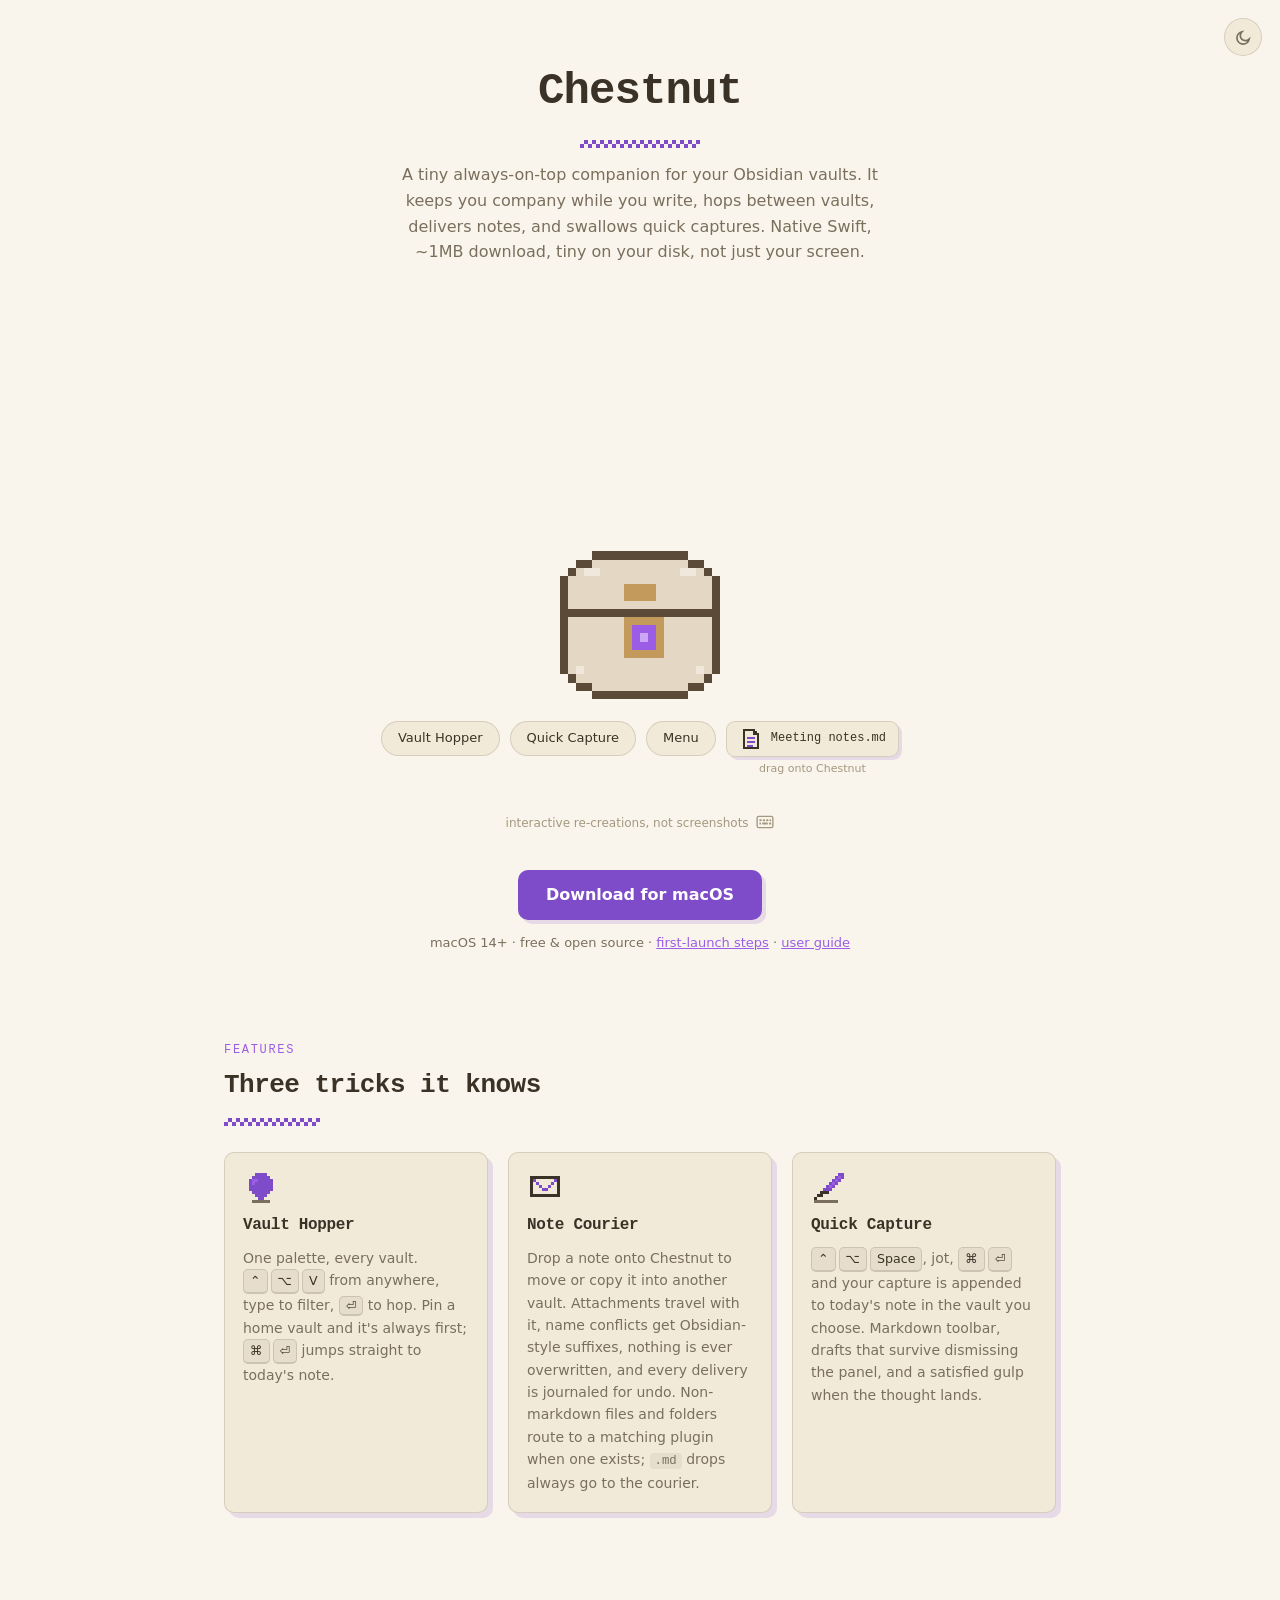
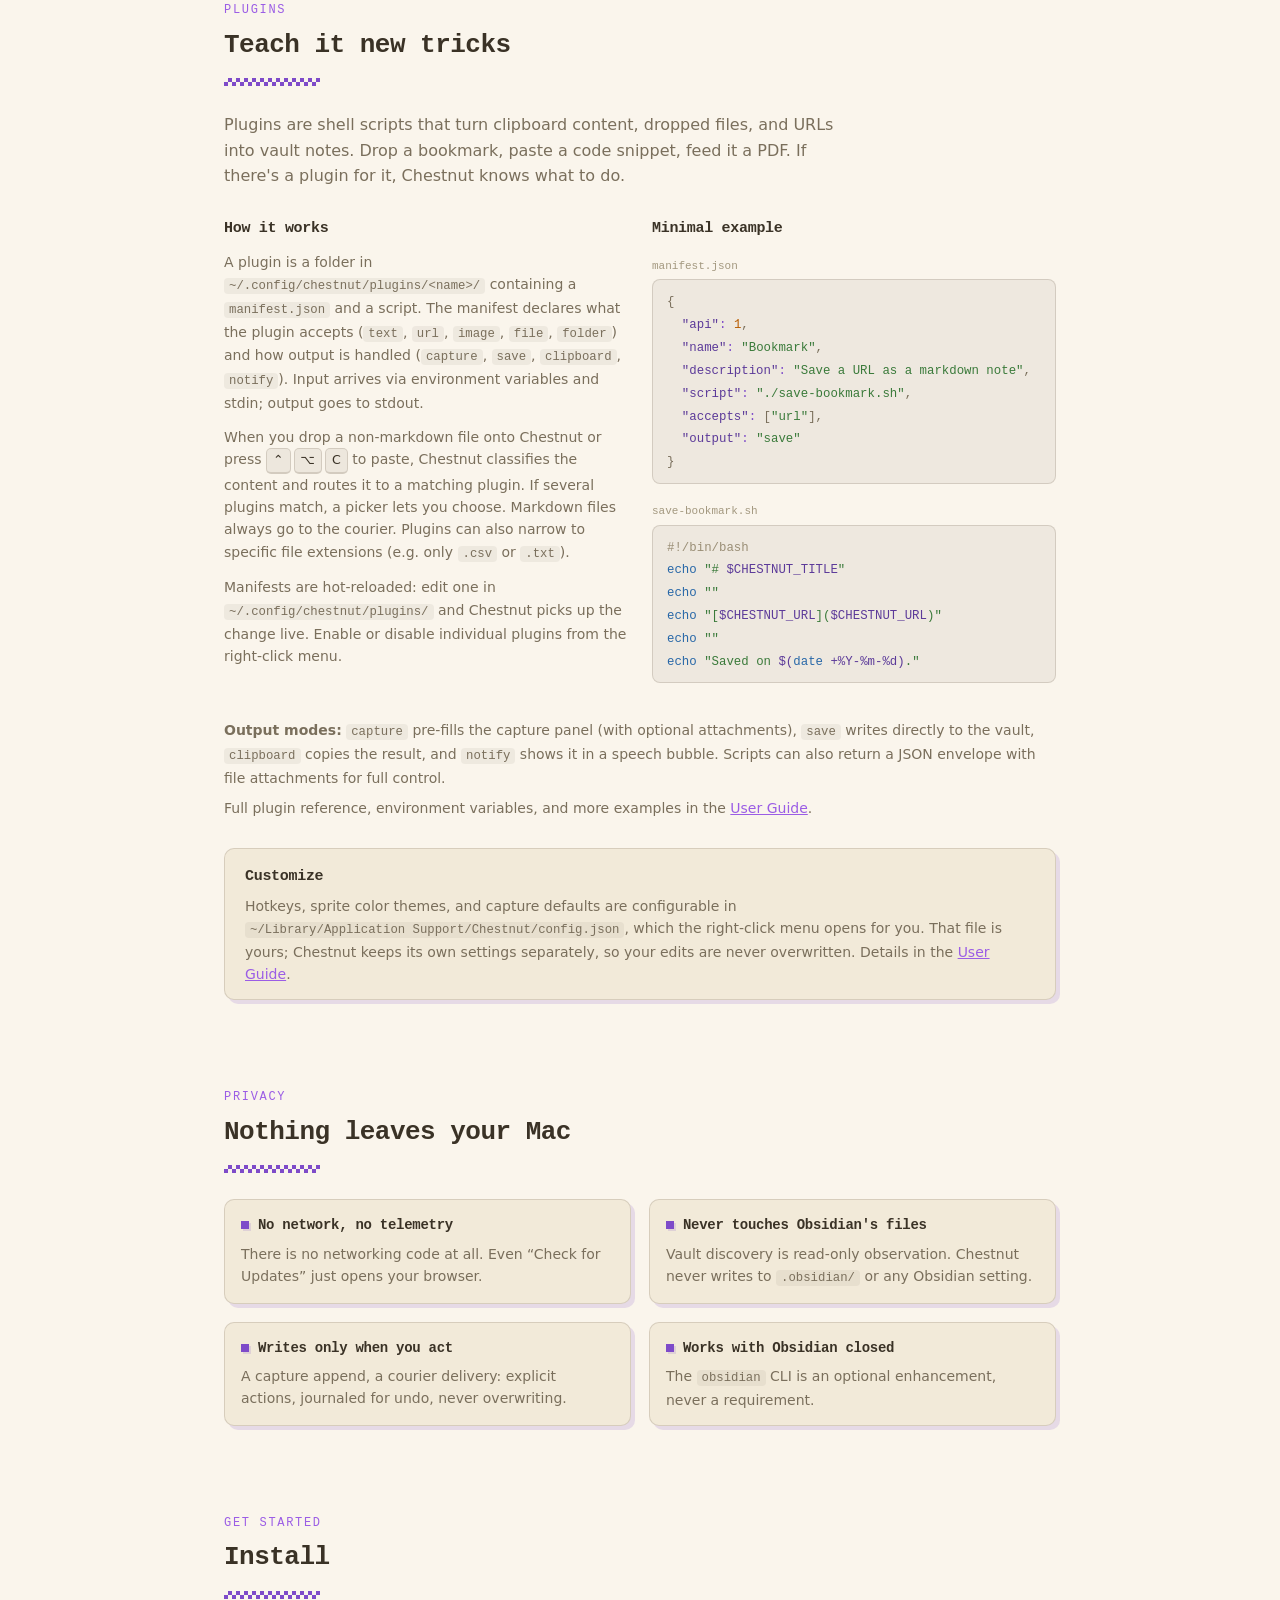
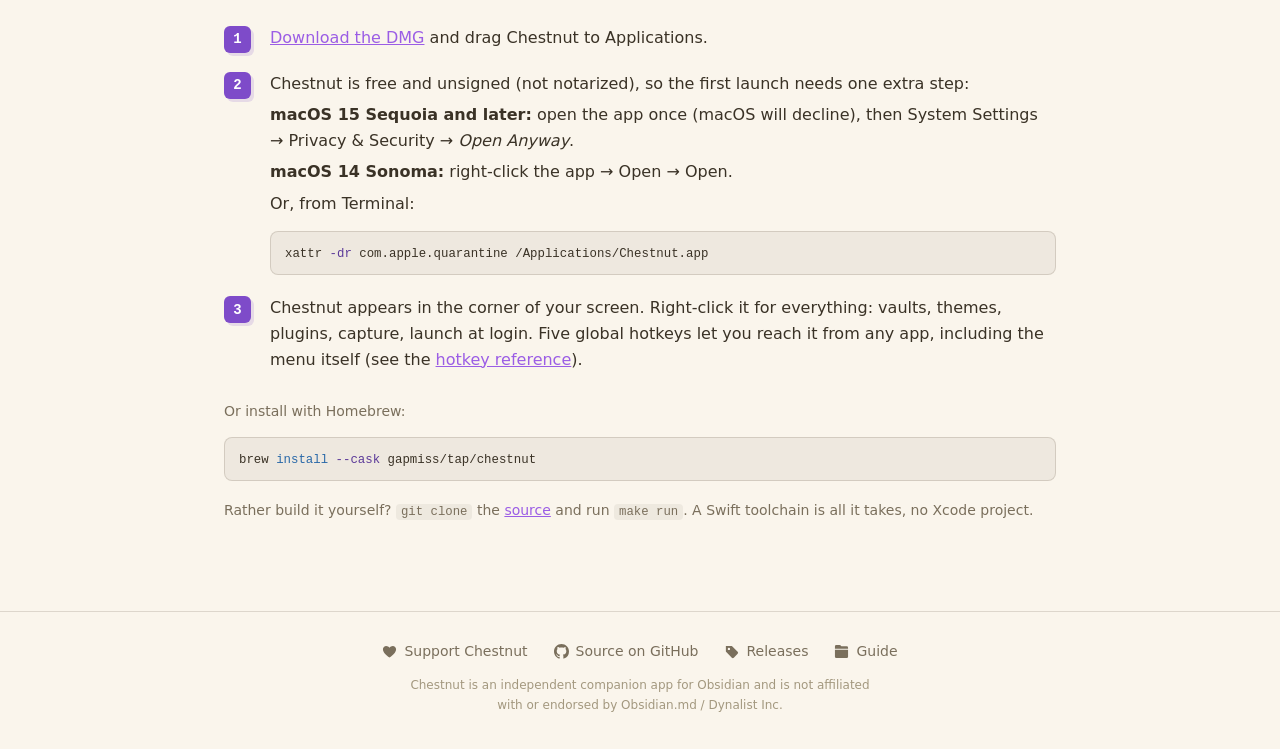
==== commit 07da2594: "Hold the docs to what 0.5 and Homebrew actually do Two kinds of wrong text, both in the same three f" ====
--- a/docs/index.html
+++ b/docs/index.html
@@ -100,6 +100,7 @@
           <span><span class="keys"><kbd>⌃</kbd><kbd>⌥</kbd><kbd>Space</kbd></span> Quick Capture</span>
           <span><span class="keys"><kbd>⌃</kbd><kbd>⌥</kbd><kbd>C</kbd></span> Paste to plugin</span>
           <span><span class="keys"><kbd>⌃</kbd><kbd>⌥</kbd><kbd>O</kbd></span> Notice action</span>
+          <span><span class="keys"><kbd>⌃</kbd><kbd>⌥</kbd><kbd>M</kbd></span> Right-click menu</span>
           <span class="hotkey-tooltip-hint">These work on this page too</span>
         </span>
       </span>
@@ -293,14 +294,15 @@
       <li>
         Chestnut appears in the corner of your screen. Right-click it for
         everything: vaults, themes, plugins, capture, launch&nbsp;at&nbsp;login.
-        Four global hotkeys let you reach it from any app (see the
+        Five global hotkeys let you reach it from any app, including the menu
+        itself (see the
         <a href="guide.html#hotkeys">hotkey reference</a>).
       </li>
     </ol>
     <p class="build-note">
       Or install with Homebrew:
     </p>
-    <pre class="brew-cmd"><code class="language-bash">brew install --cask --no-quarantine gapmiss/tap/chestnut</code></pre>
+    <pre class="brew-cmd"><code class="language-bash">brew install --cask gapmiss/tap/chestnut</code></pre>
     <p class="build-note">
       Rather build it yourself? <code>git clone</code> the
       <a href="https://github.com/gapmiss/chestnut">source</a> and run
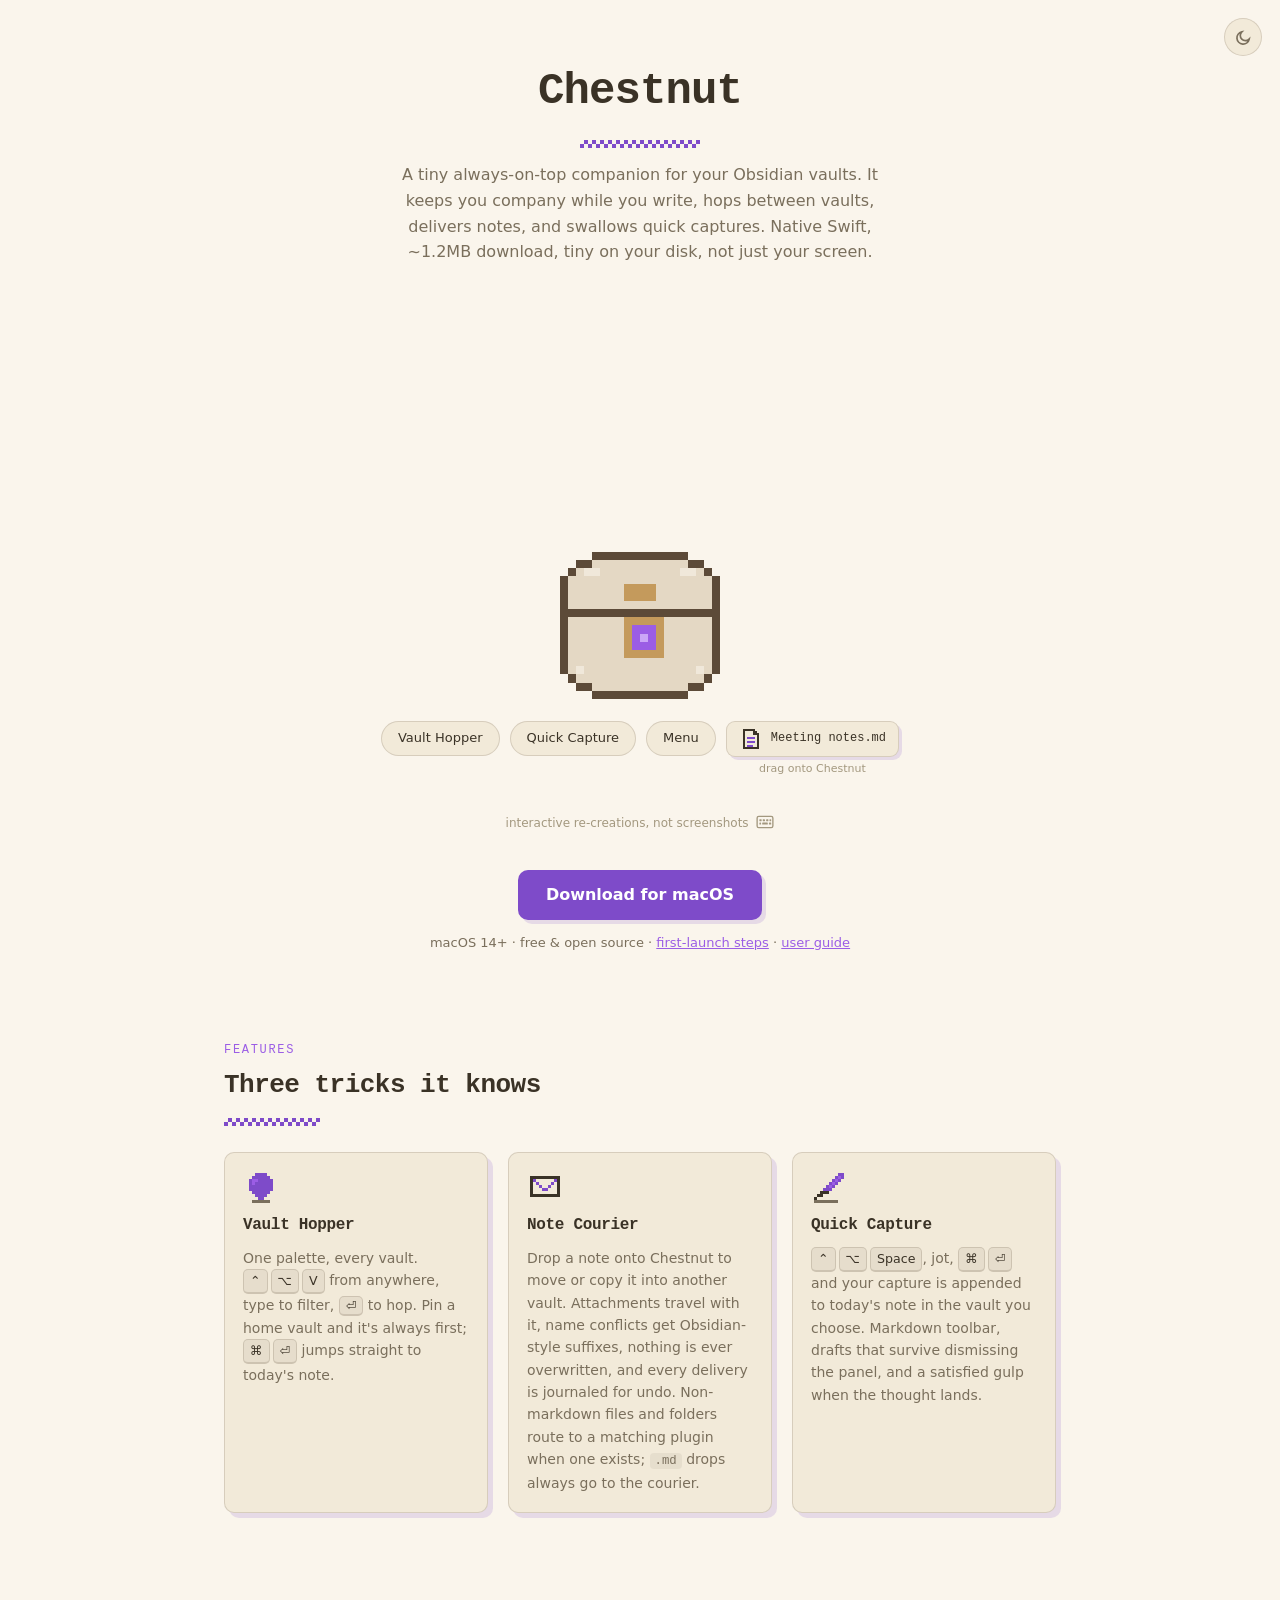
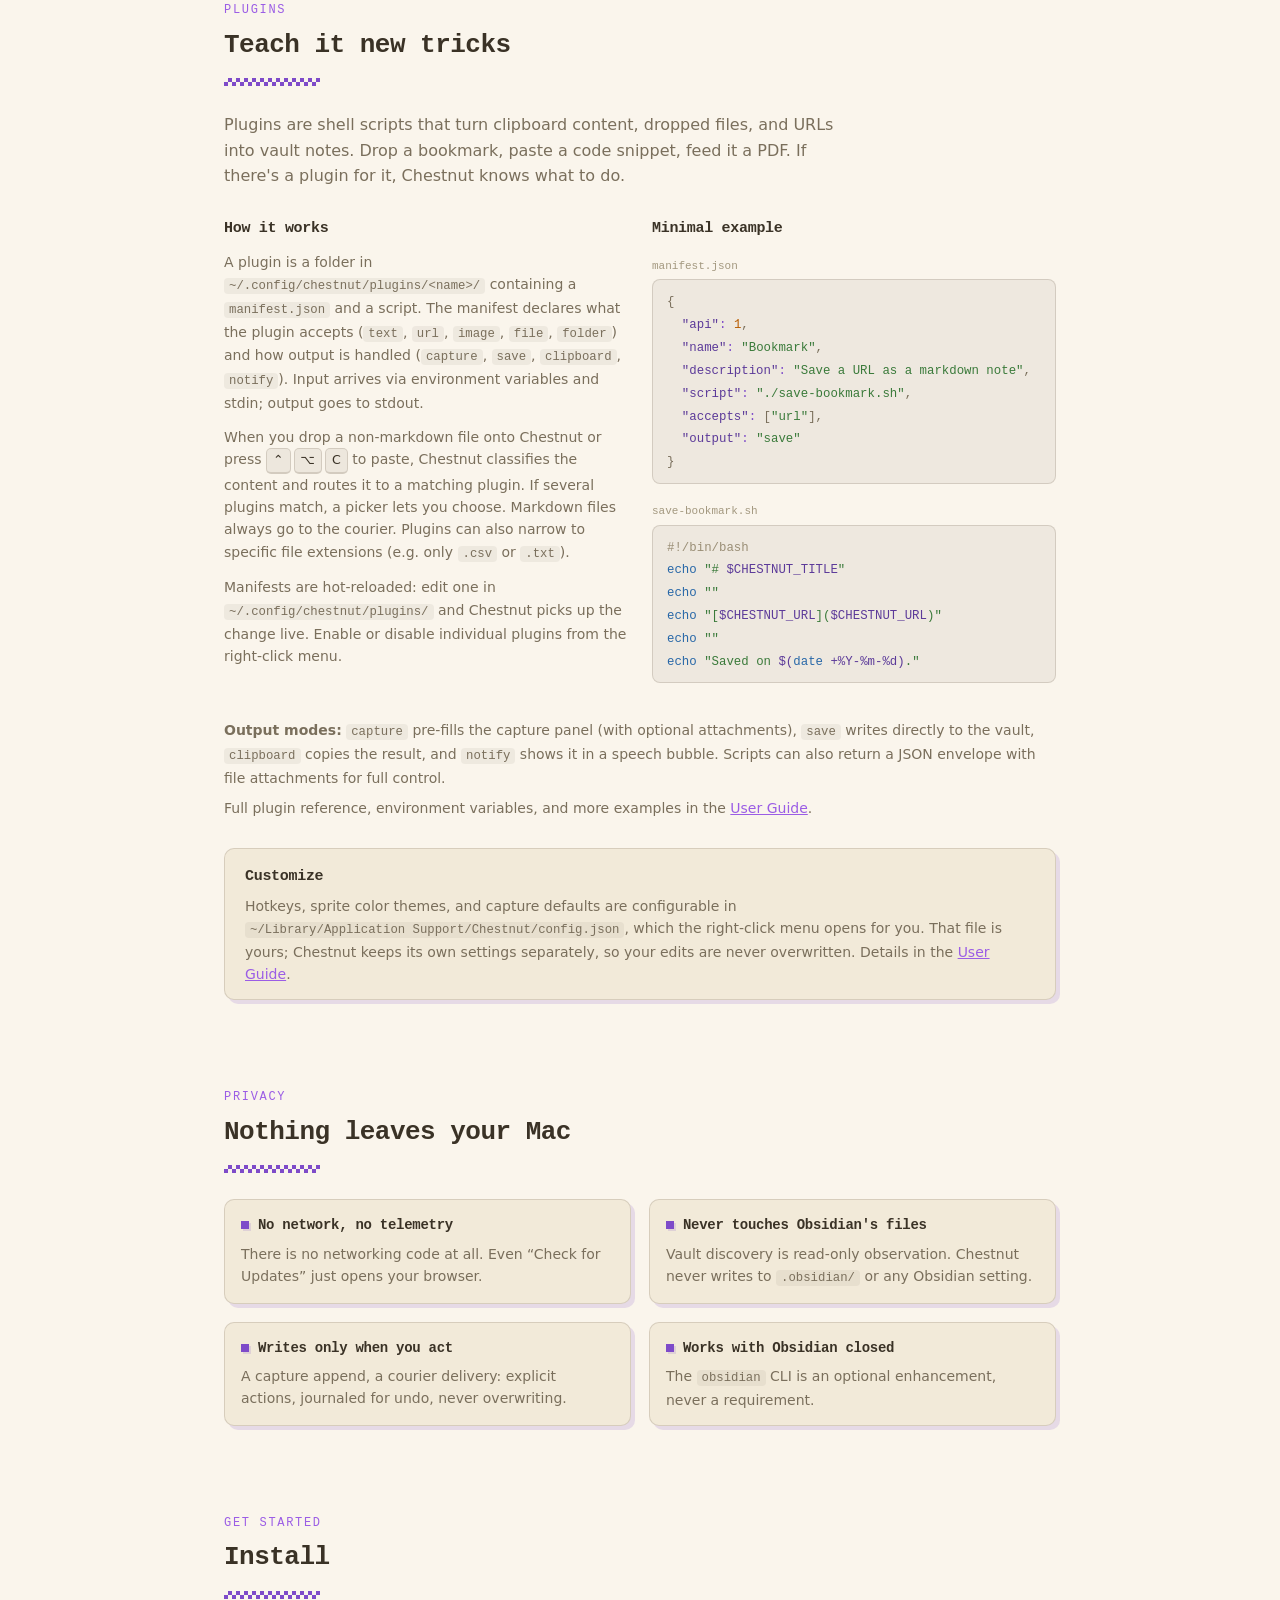
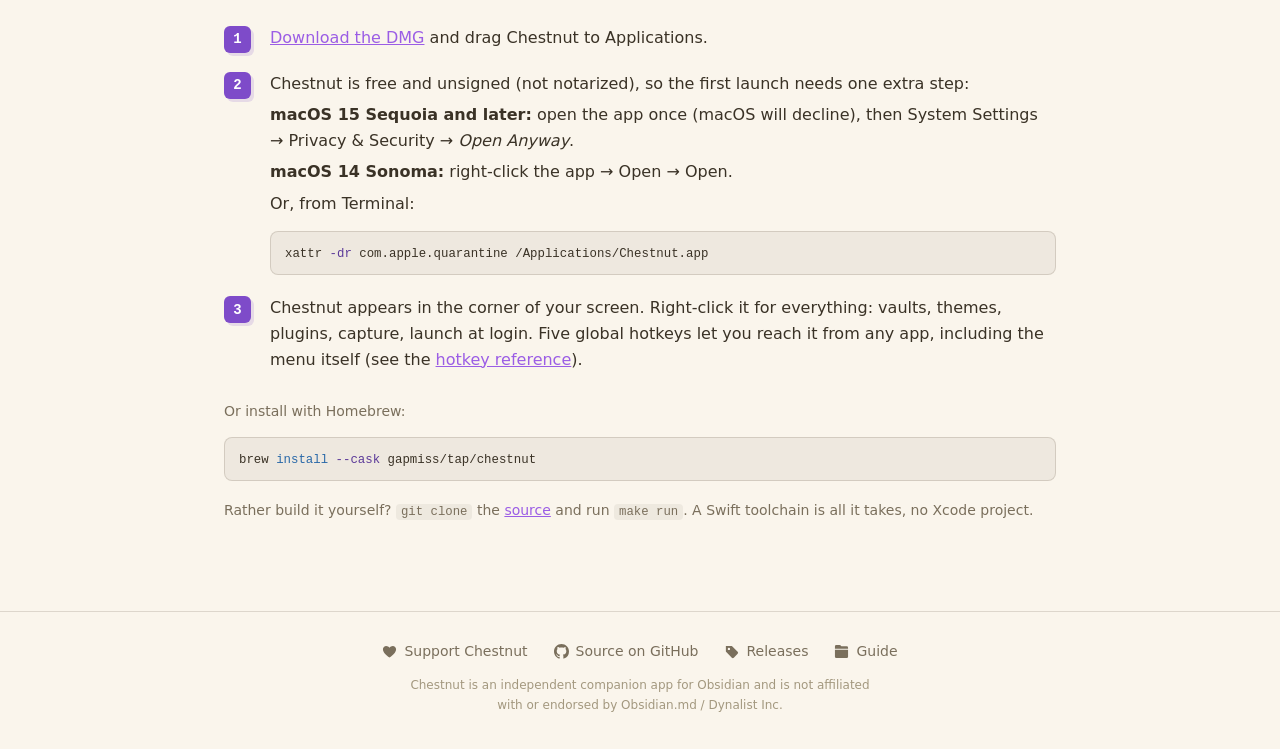
==== commit 3dc0260c: "Quote numbers we measured, not numbers we remember Prompted by drafting the launch posts: every figu" ====
--- a/docs/index.html
+++ b/docs/index.html
@@ -32,7 +32,7 @@
       A tiny always-on-top companion for your Obsidian vaults.
       It keeps you company while you write, hops between vaults,
       delivers notes, and swallows quick captures.
-      Native Swift, ~1MB download, tiny on your disk,
+      Native Swift, ~1.2MB download, tiny on your disk,
       not just your screen.
     </p>
 
--- a/docs/style.css
+++ b/docs/style.css
@@ -581,31 +581,6 @@
 .menu-item:hover > .submenu { display: block; }
 .submenu.flip { left: auto; right: calc(100% - 4px); }
 
-.menu-slider {
-  display: flex;
-  align-items: center;
-  gap: 8px;
-  padding: 4px 10px 4px var(--menu-label-x);
-  color: var(--text-secondary);
-}
-/* Fixed label and readout widths: the two slider rows line up with each other,
-   and "1s" doesn't shove the slider on the way to "30s". Tabular digits for
-   the same reason. */
-.menu-slider-label { flex: none; width: 88px; color: var(--text); }
-.menu-slider input {
-  flex: 1;
-  width: 110px;
-  margin: 0;
-  accent-color: var(--accent);
-}
-.menu-readout {
-  flex: none;
-  width: 30px;
-  text-align: right;
-  font-size: 12px;
-  font-variant-numeric: tabular-nums;
-}
-
 /* ---------- Chips, themes, CTA ---------- */
 
 .chips {
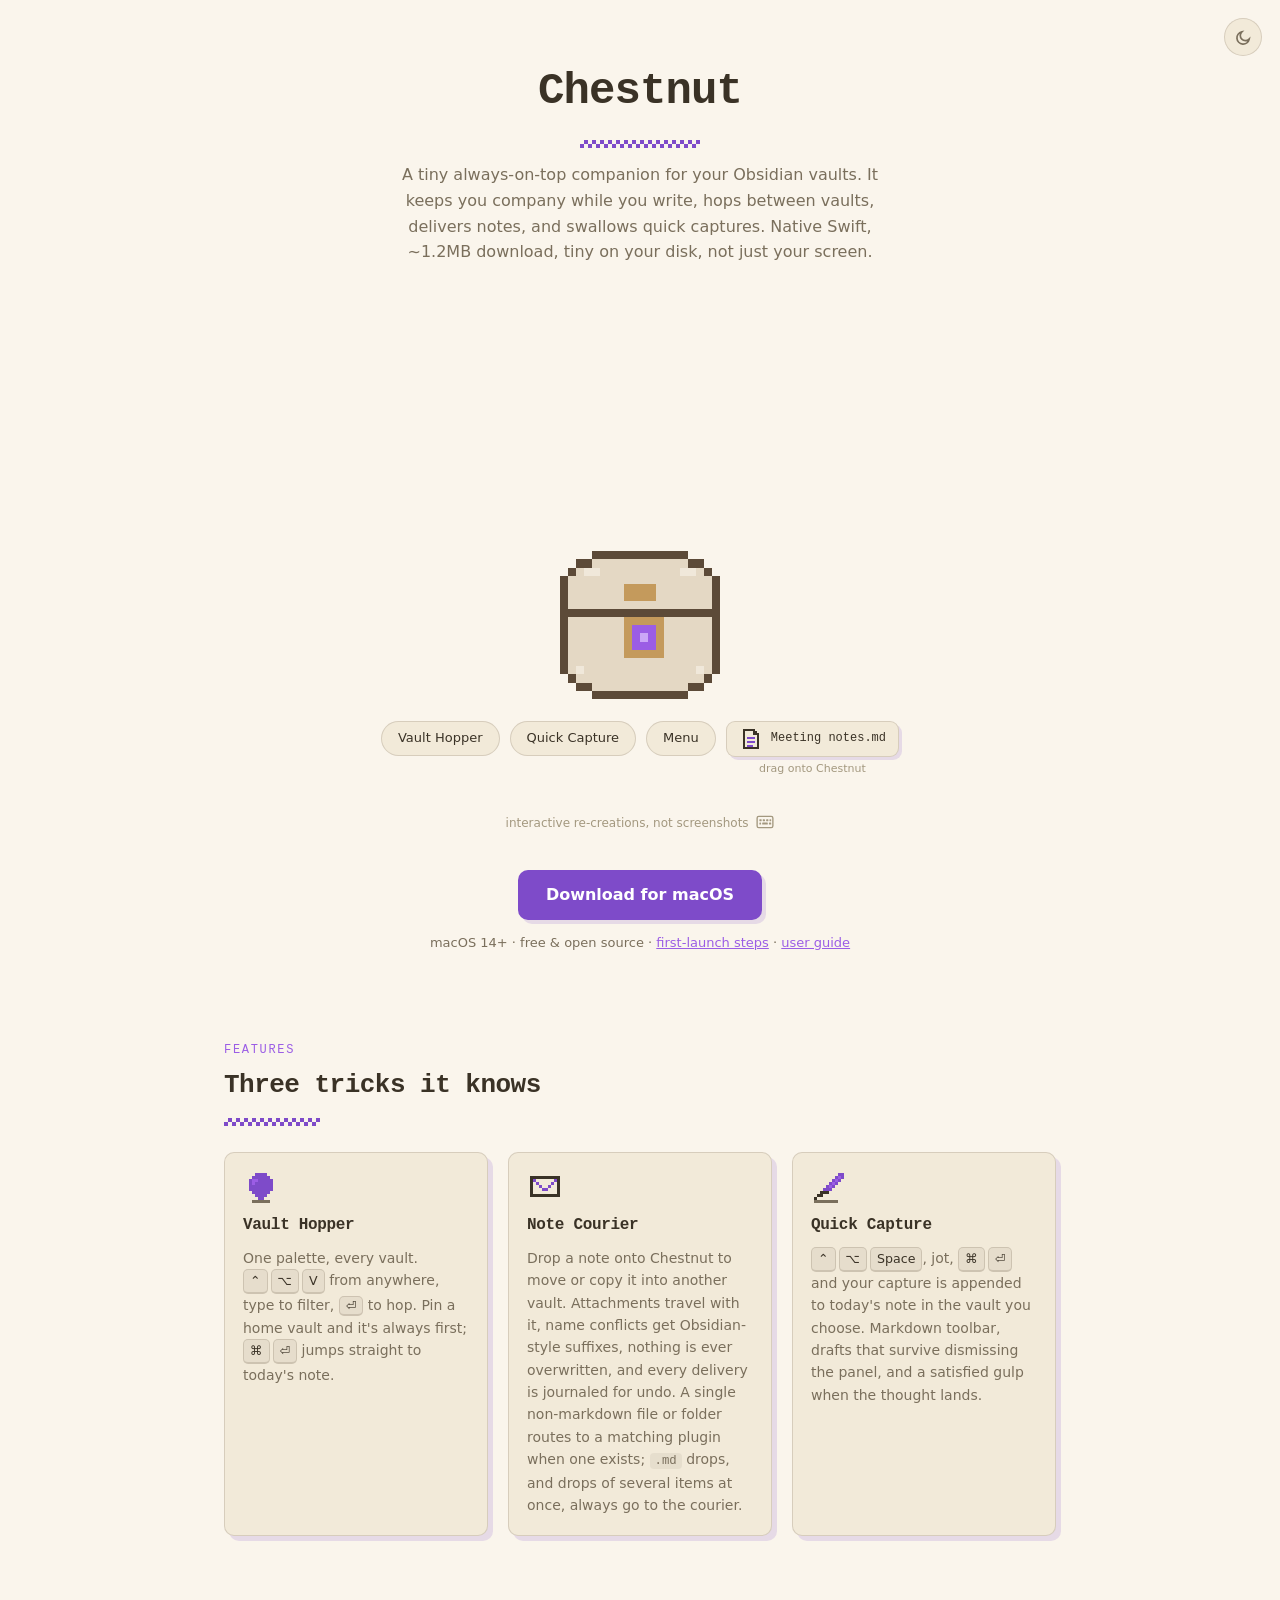
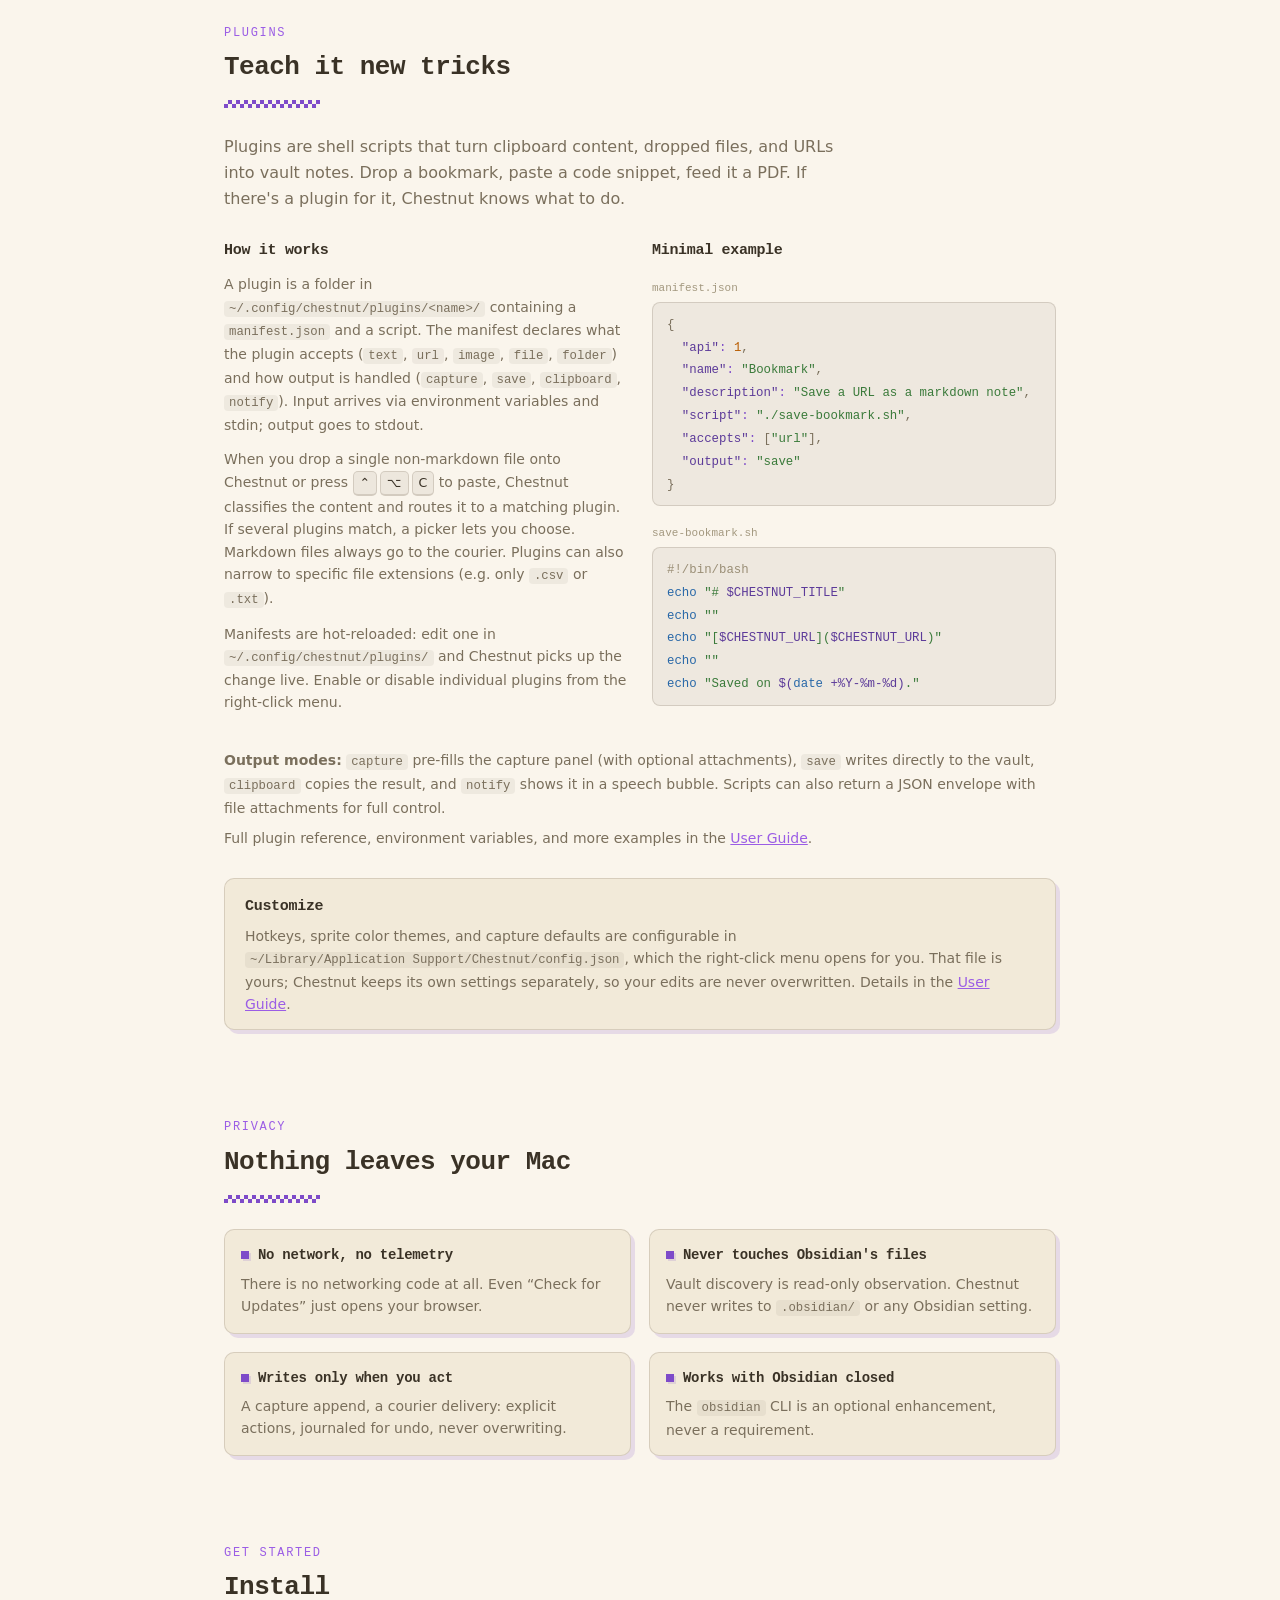
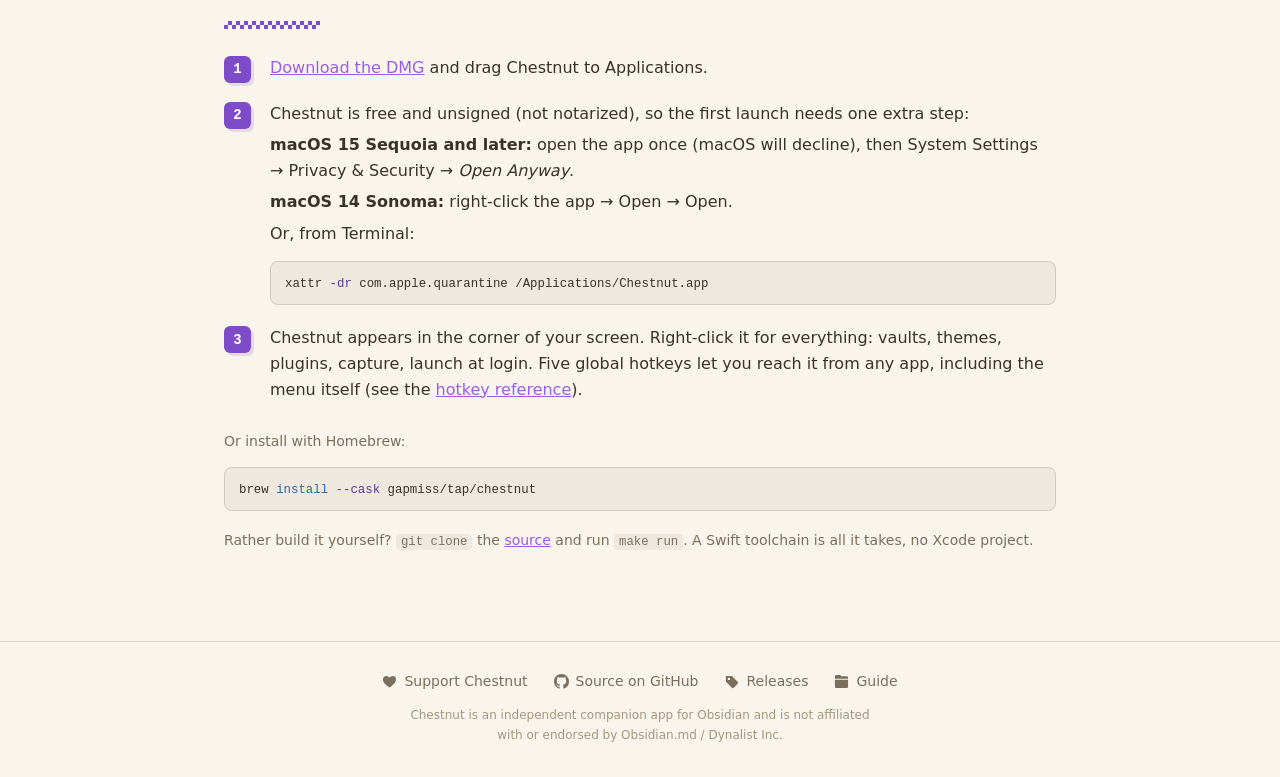
==== commit 53c1b0a9: "Release 0.6.0 Version bump, dated changelog, and the site copy the branch's behavior change left sta" ====
--- a/docs/index.html
+++ b/docs/index.html
@@ -141,8 +141,9 @@
           Drop a note onto Chestnut to move or copy it into another vault.
           Attachments travel with it, name conflicts get Obsidian-style suffixes,
           nothing is ever overwritten, and every delivery is journaled for undo.
-          Non-markdown files and folders route to a matching plugin when one
-          exists; <code>.md</code> drops always go to the courier.
+          A single non-markdown file or folder routes to a matching plugin when
+          one exists; <code>.md</code> drops, and drops of several items at
+          once, always go to the courier.
         </p>
       </div>
       <div class="card">
@@ -182,7 +183,7 @@
           environment variables and stdin; output goes to stdout.
         </p>
         <p>
-          When you drop a non-markdown file onto Chestnut or press
+          When you drop a single non-markdown file onto Chestnut or press
           <span class="keys"><kbd>⌃</kbd><kbd>⌥</kbd><kbd>C</kbd></span>
           to paste, Chestnut classifies the content and routes it to a matching
           plugin. If several plugins match, a picker lets you choose. Markdown
--- a/docs/style.css
+++ b/docs/style.css
@@ -349,10 +349,15 @@
 .pin-btn.pinned { visibility: visible; color: var(--accent-bright); }
 .pin-btn svg { width: 13px; height: 13px; }
 
+/* Fills the list's space rather than hugging its text, so the panel keeps the
+   height it opened at (the app does the same in VaultPaletteView). */
 .no-match {
-  text-align: center;
-  color: var(--text-secondary);
-  padding: 12px 0;
+  display: flex;
+  align-items: center;
+  justify-content: center;
+  height: 100%;
+  min-height: 40px;
+  color: var(--text-secondary);
 }
 
 /* Quick Capture */
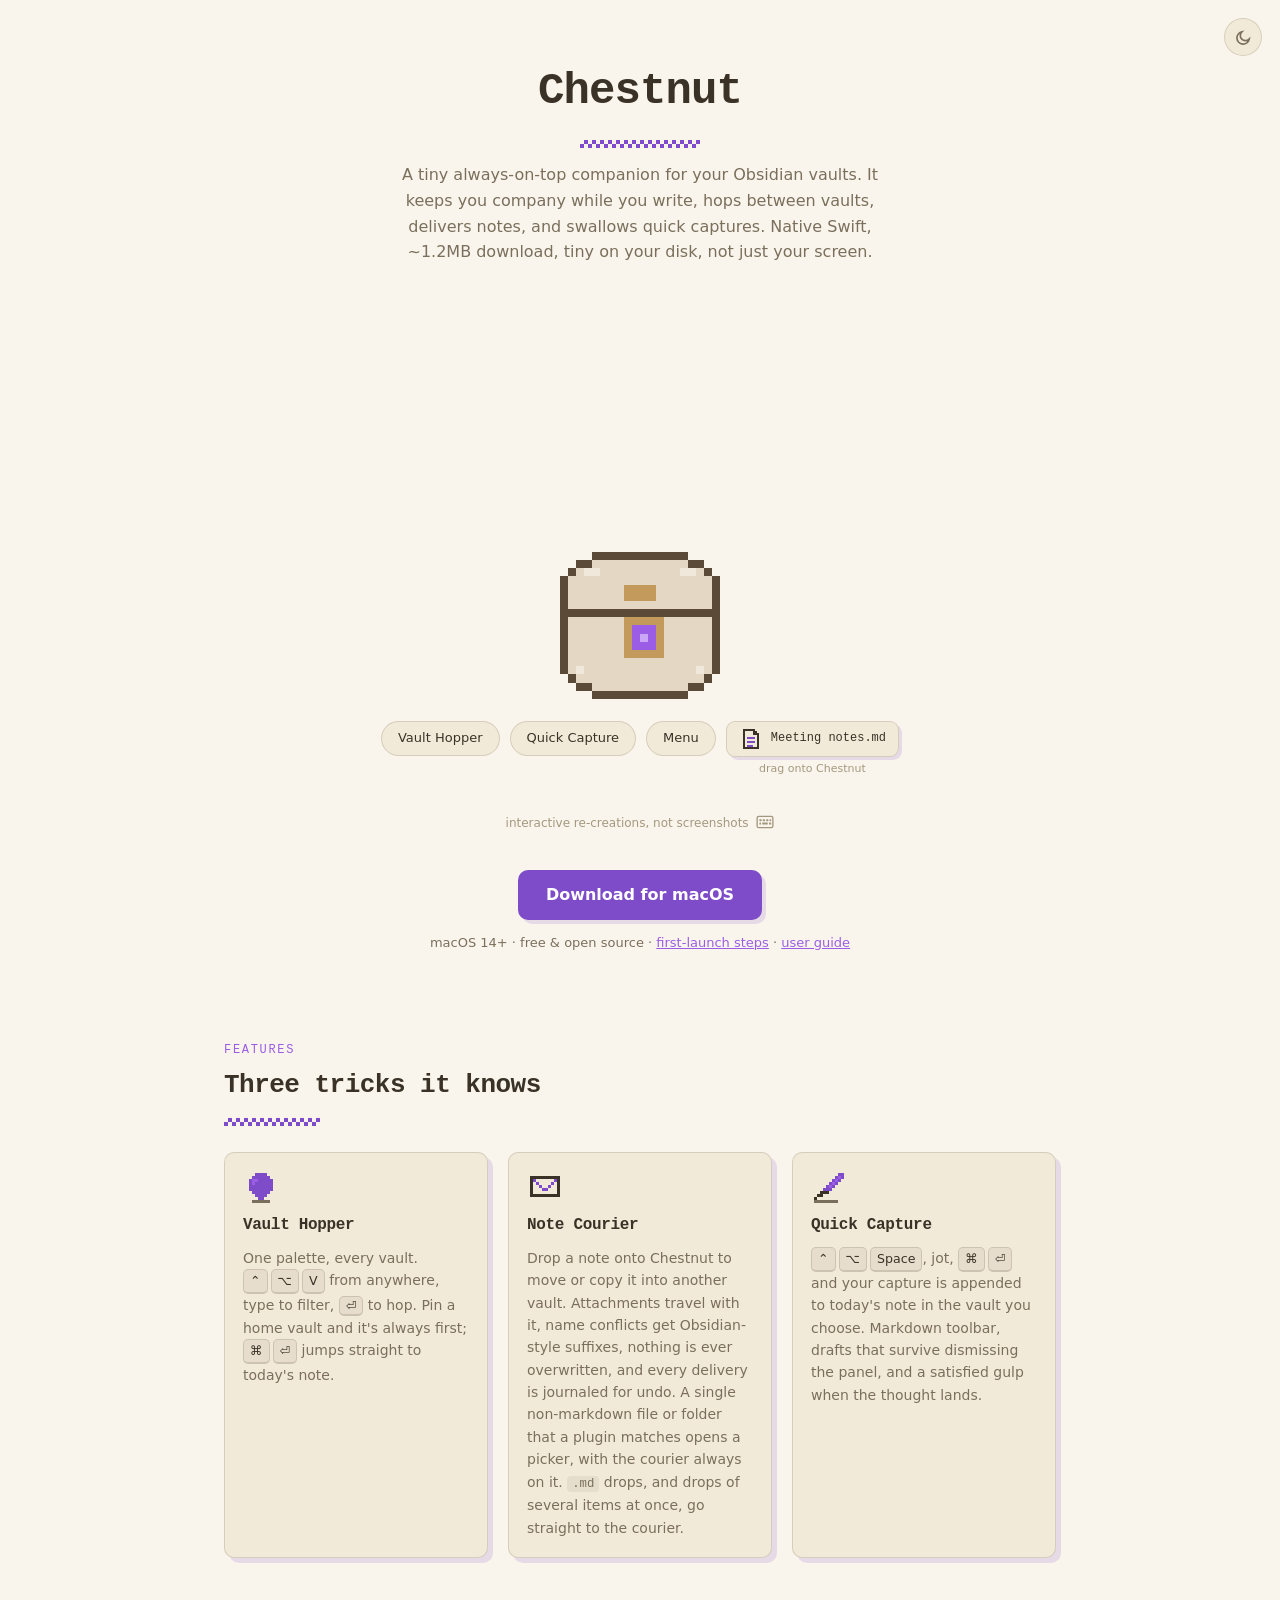
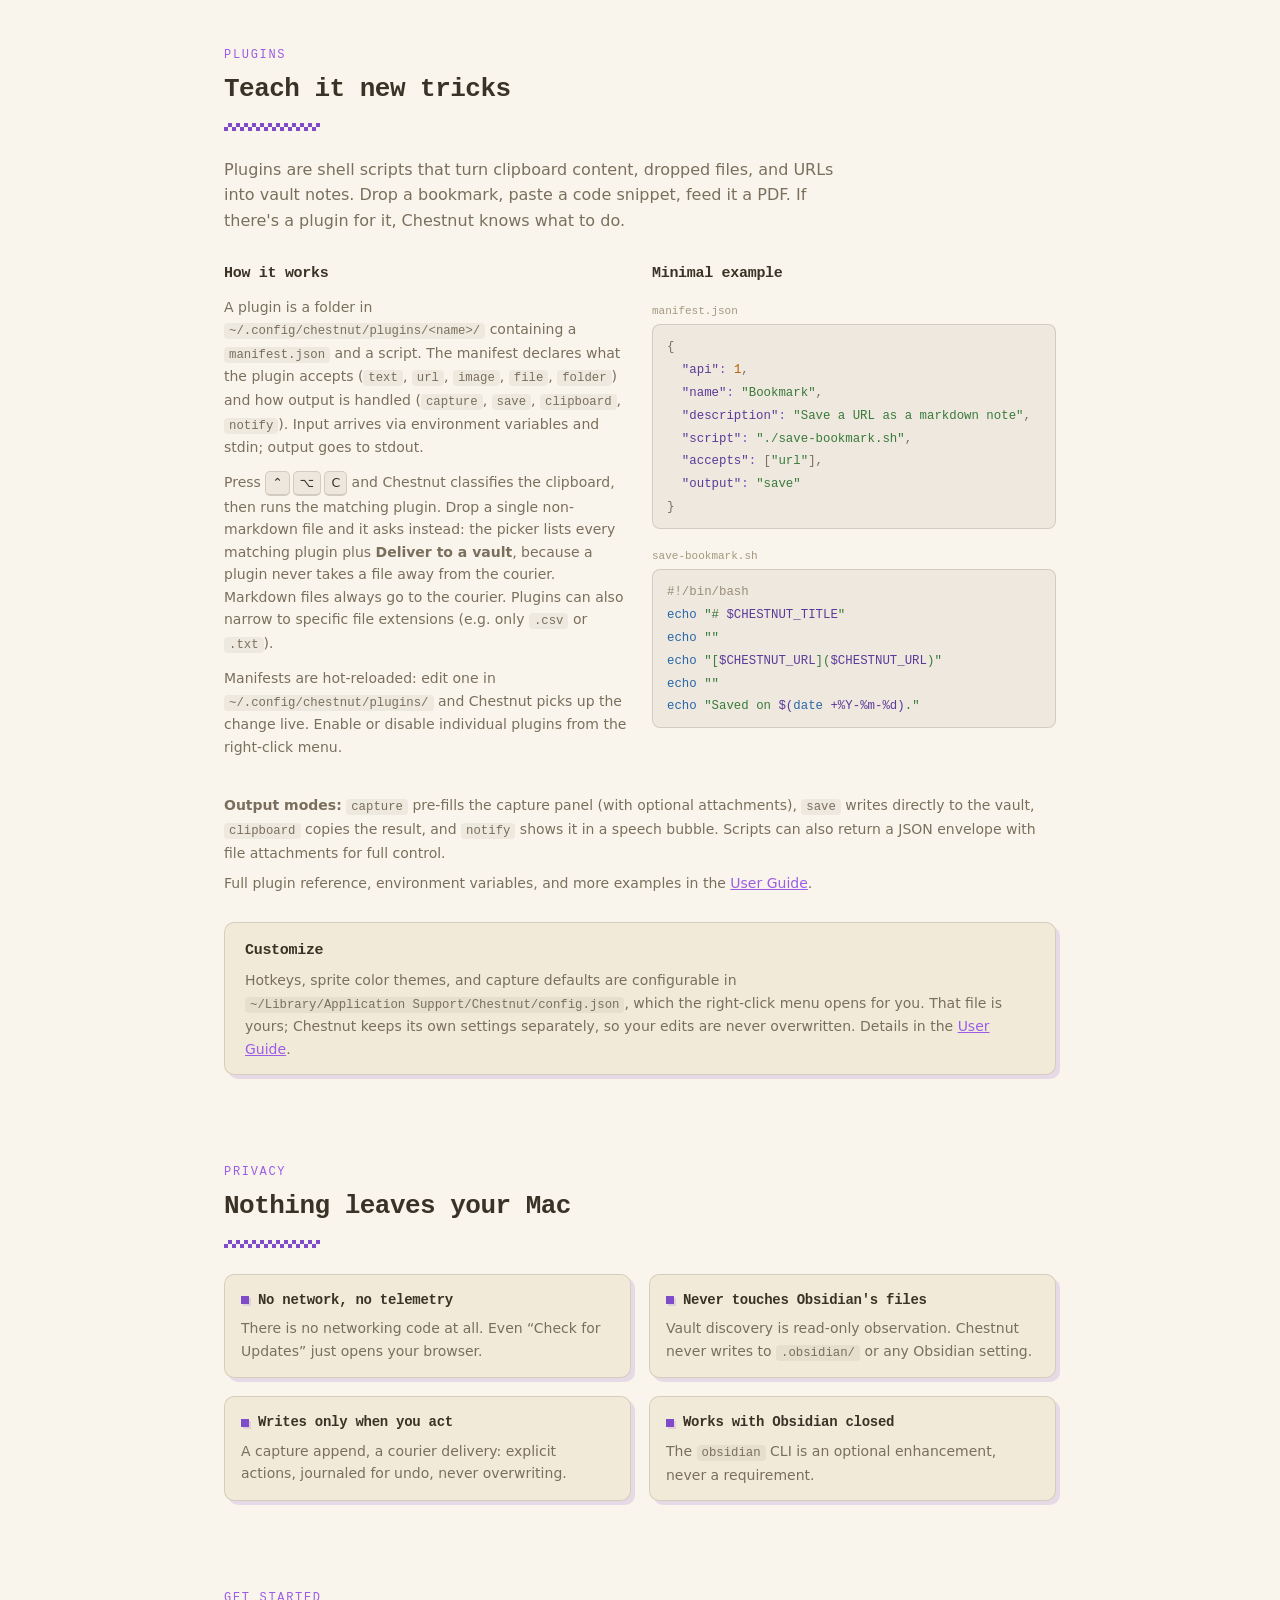
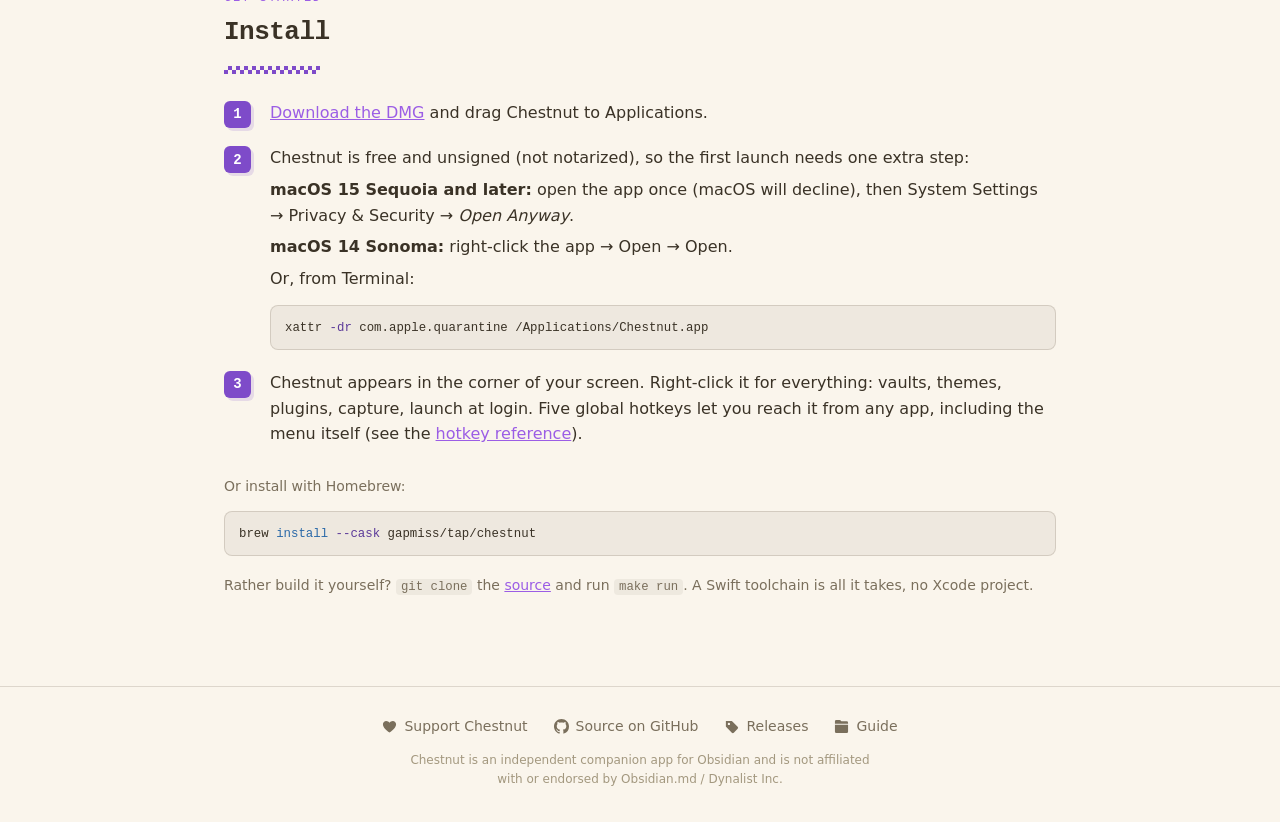
==== commit 2e367163: "Correct the site copy that still promised plugins outrank the courier f8ace26 rewrote the guide's Di" ====
--- a/docs/index.html
+++ b/docs/index.html
@@ -141,9 +141,9 @@
           Drop a note onto Chestnut to move or copy it into another vault.
           Attachments travel with it, name conflicts get Obsidian-style suffixes,
           nothing is ever overwritten, and every delivery is journaled for undo.
-          A single non-markdown file or folder routes to a matching plugin when
-          one exists; <code>.md</code> drops, and drops of several items at
-          once, always go to the courier.
+          A single non-markdown file or folder that a plugin matches opens a
+          picker, with the courier always on it. <code>.md</code> drops, and
+          drops of several items at once, go straight to the courier.
         </p>
       </div>
       <div class="card">
@@ -183,10 +183,11 @@
           environment variables and stdin; output goes to stdout.
         </p>
         <p>
-          When you drop a single non-markdown file onto Chestnut or press
-          <span class="keys"><kbd>⌃</kbd><kbd>⌥</kbd><kbd>C</kbd></span>
-          to paste, Chestnut classifies the content and routes it to a matching
-          plugin. If several plugins match, a picker lets you choose. Markdown
+          Press <span class="keys"><kbd>⌃</kbd><kbd>⌥</kbd><kbd>C</kbd></span>
+          and Chestnut classifies the clipboard, then runs the matching plugin.
+          Drop a single non-markdown file and it asks instead: the picker lists
+          every matching plugin plus <strong>Deliver to a vault</strong>,
+          because a plugin never takes a file away from the courier. Markdown
           files always go to the courier. Plugins can also narrow to specific
           file extensions (e.g. only <code>.csv</code> or <code>.txt</code>).
         </p>
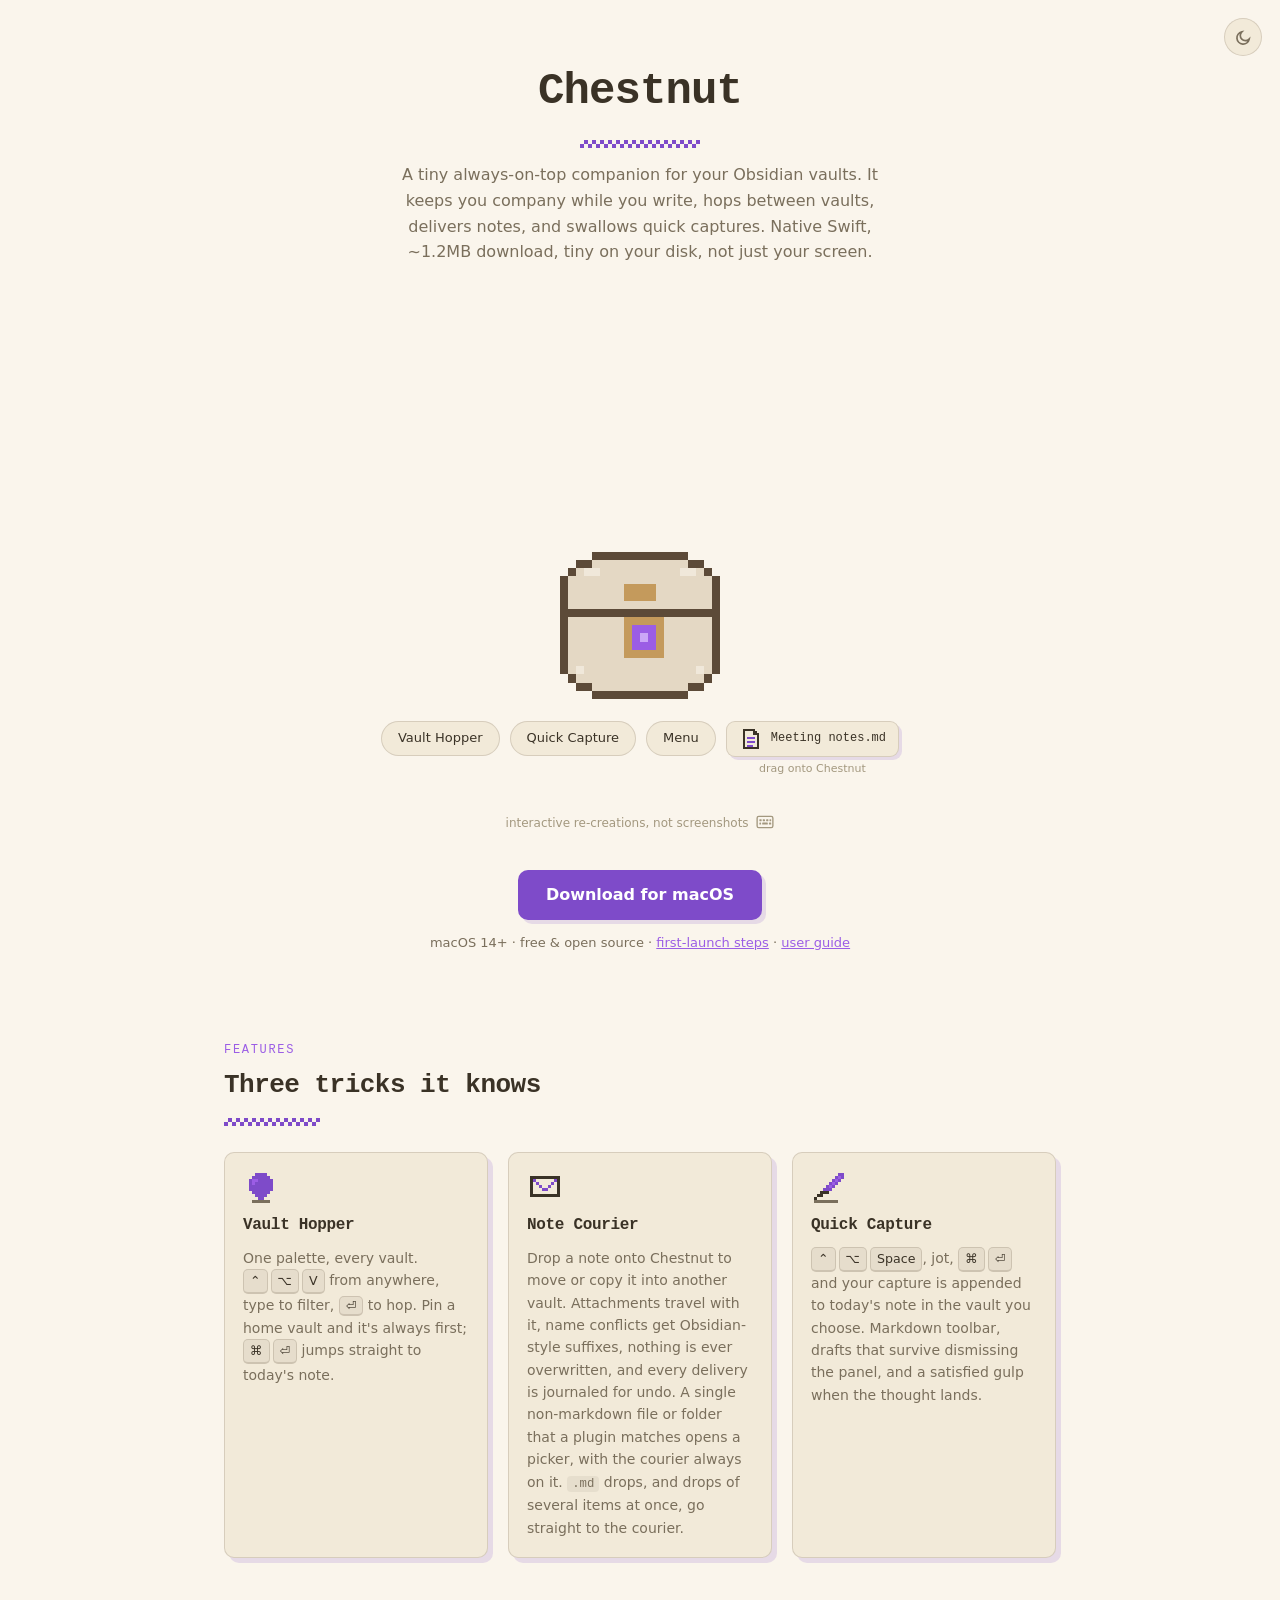
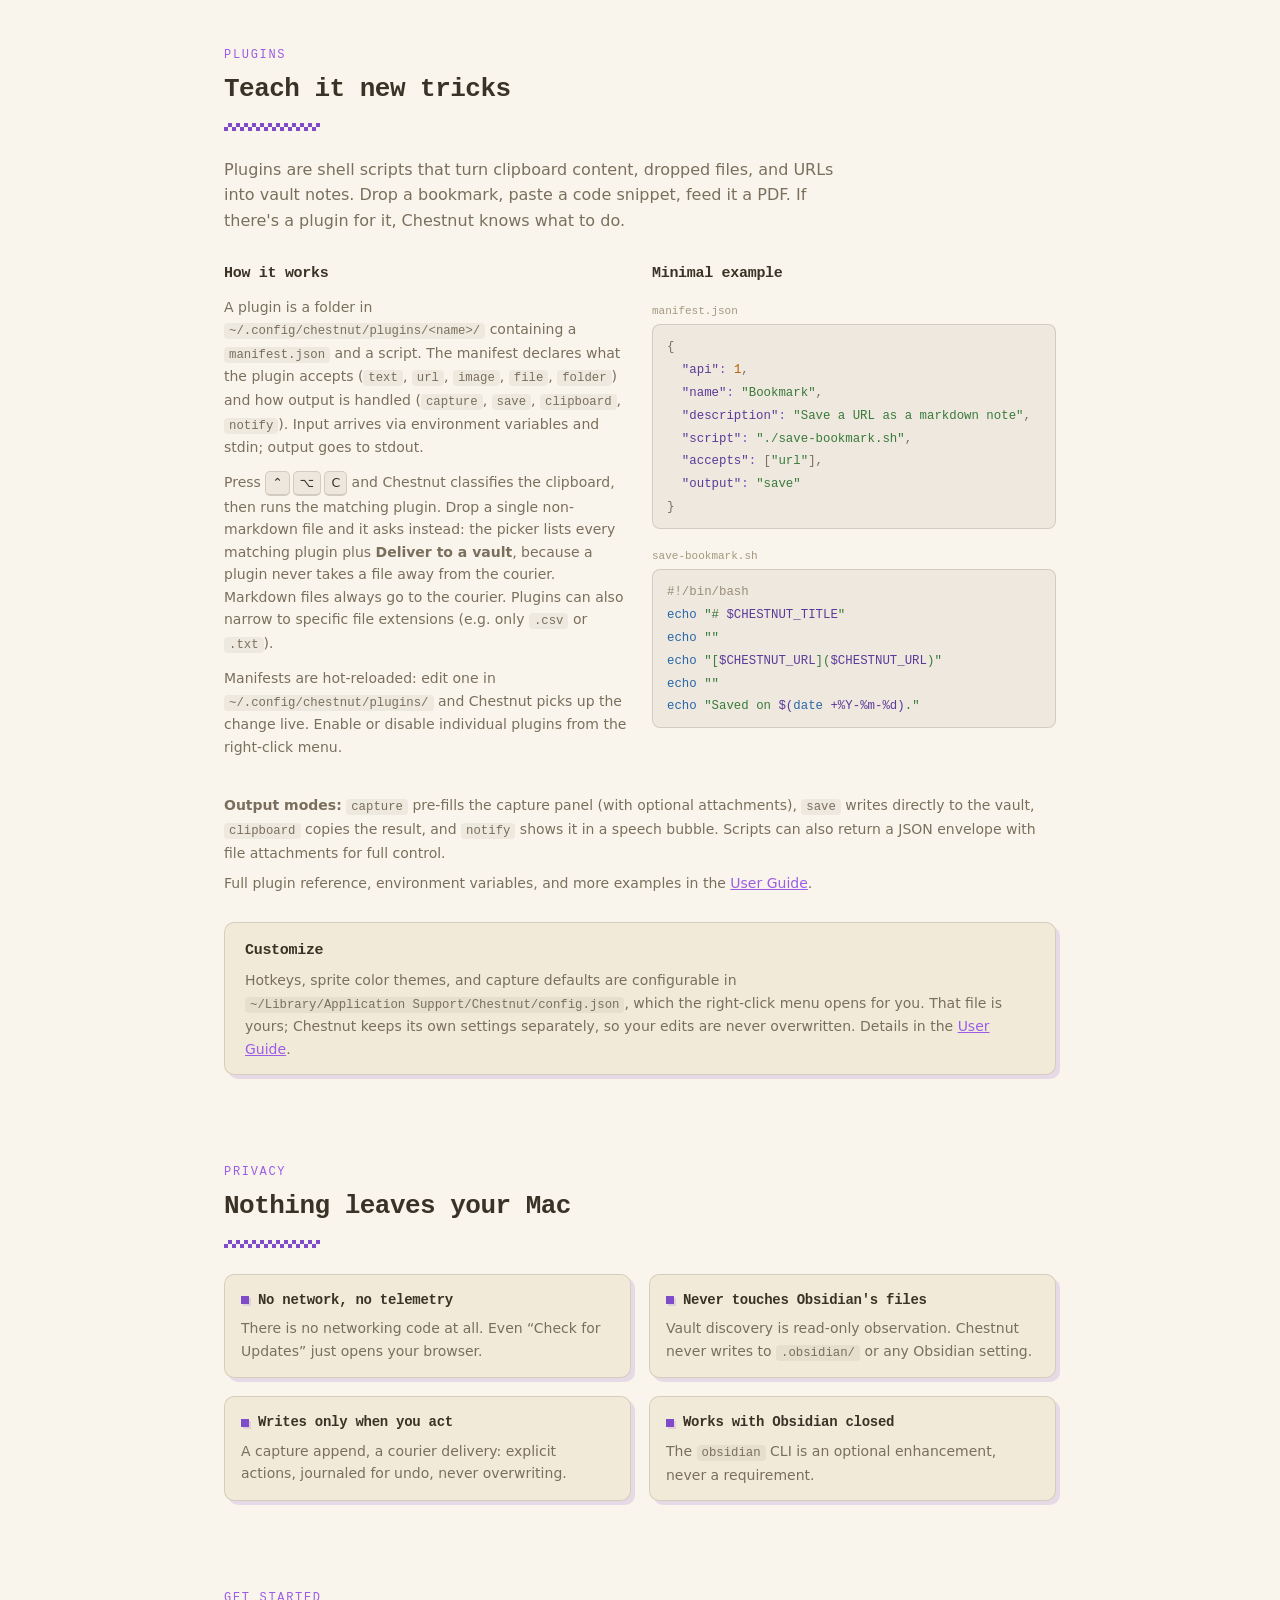
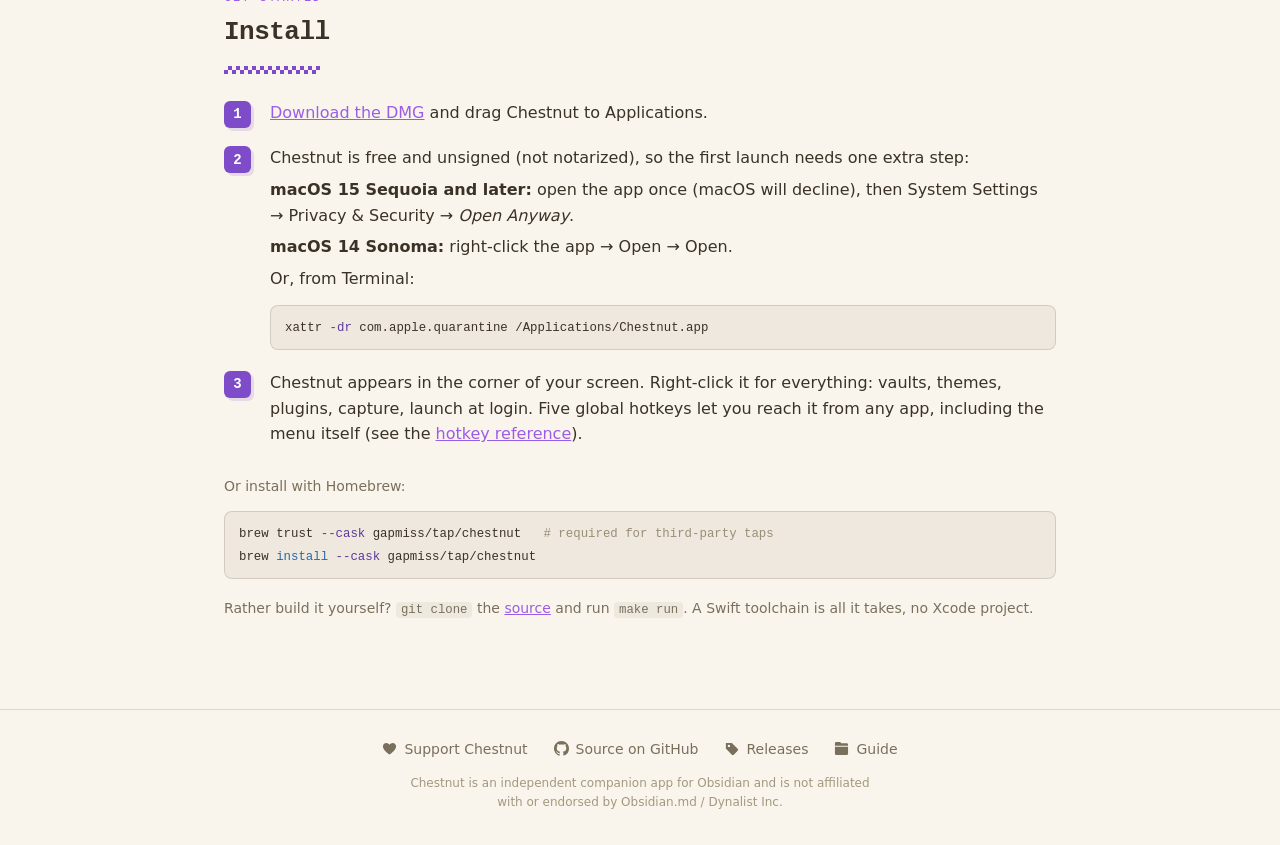
==== commit b6ddb7d0: "Tell people to trust the tap before installing Homebrew 6.0 refuses to load a cask from a third-part" ====
--- a/docs/index.html
+++ b/docs/index.html
@@ -304,7 +304,8 @@
     <p class="build-note">
       Or install with Homebrew:
     </p>
-    <pre class="brew-cmd"><code class="language-bash">brew install --cask gapmiss/tap/chestnut</code></pre>
+    <pre class="brew-cmd"><code class="language-bash">brew trust --cask gapmiss/tap/chestnut   # required for third-party taps
+brew install --cask gapmiss/tap/chestnut</code></pre>
     <p class="build-note">
       Rather build it yourself? <code>git clone</code> the
       <a href="https://github.com/gapmiss/chestnut">source</a> and run
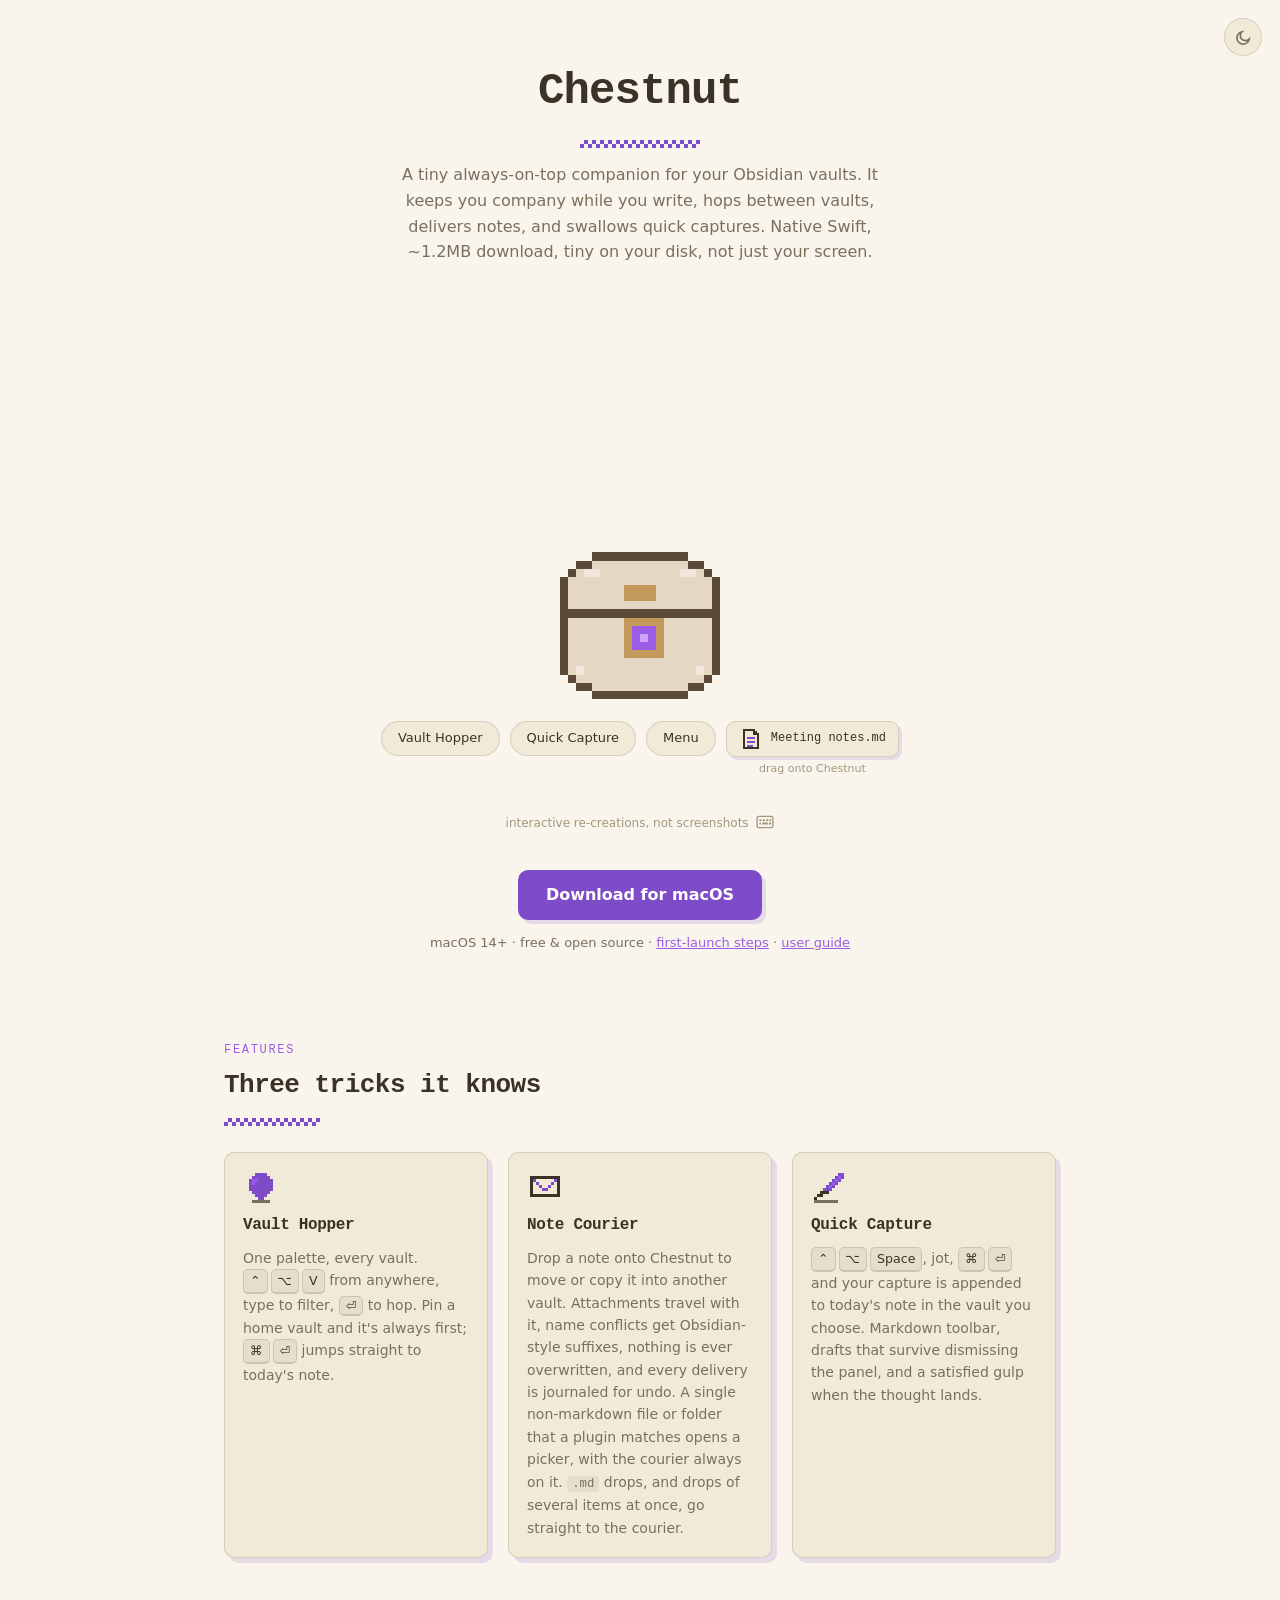
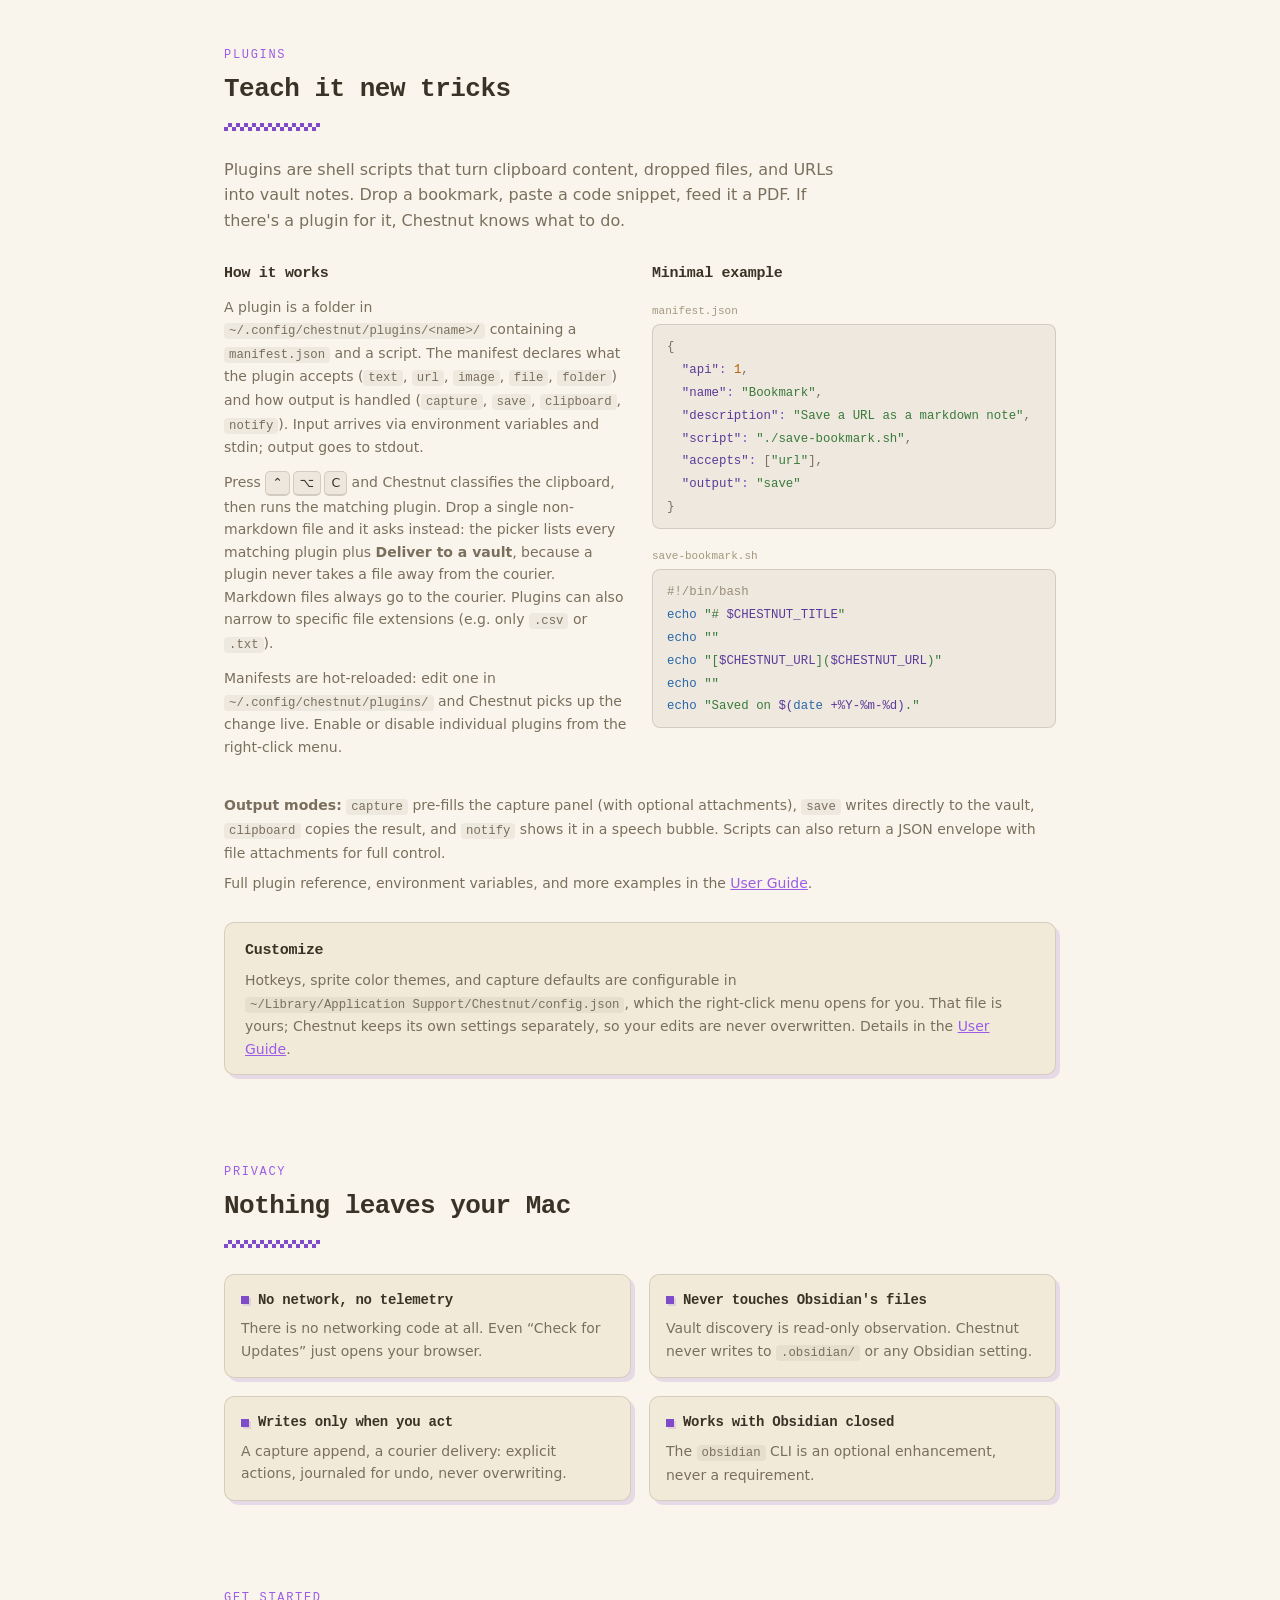
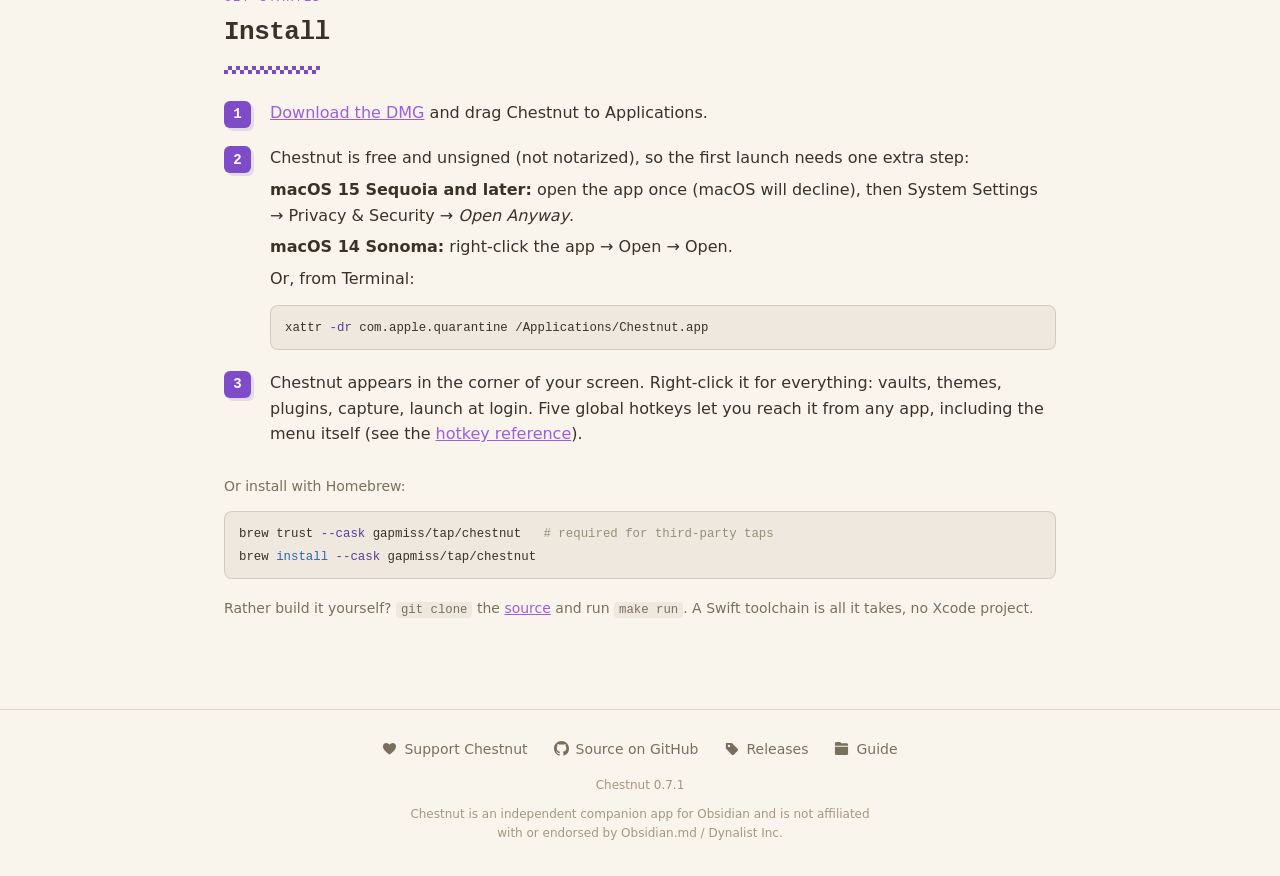
==== commit 67c7ee6d: "Show the version in both site footers The site never said which version it was advertising, so a vis" ====
--- a/docs/index.html
+++ b/docs/index.html
@@ -334,6 +334,9 @@
       Guide
     </a>
   </nav>
+  <p class="version">
+    Chestnut <a href="https://github.com/gapmiss/chestnut/releases/latest">0.7.1</a>
+  </p>
   <p class="legal">
     Chestnut is an independent companion app for Obsidian and is not affiliated
     with or endorsed by Obsidian.md / Dynalist&nbsp;Inc.
--- a/docs/style.css
+++ b/docs/style.css
@@ -897,11 +897,19 @@
 .footer-links a:hover { color: var(--accent-bright); }
 .footer-links svg { width: 15px; height: 15px; fill: currentColor; }
 
+footer .version {
+  font-size: 12px;
+  color: var(--text-tertiary);
+  margin: 16px 0 0;
+}
+footer .version a { color: inherit; text-decoration: none; }
+footer .version a:hover { color: var(--accent-bright); }
+
 footer .legal {
   font-size: 12px;
   color: var(--text-tertiary);
   max-width: 480px;
-  margin: 14px auto 0;
+  margin: 10px auto 0;
 }
 
 /* ---------- Small screens ---------- */
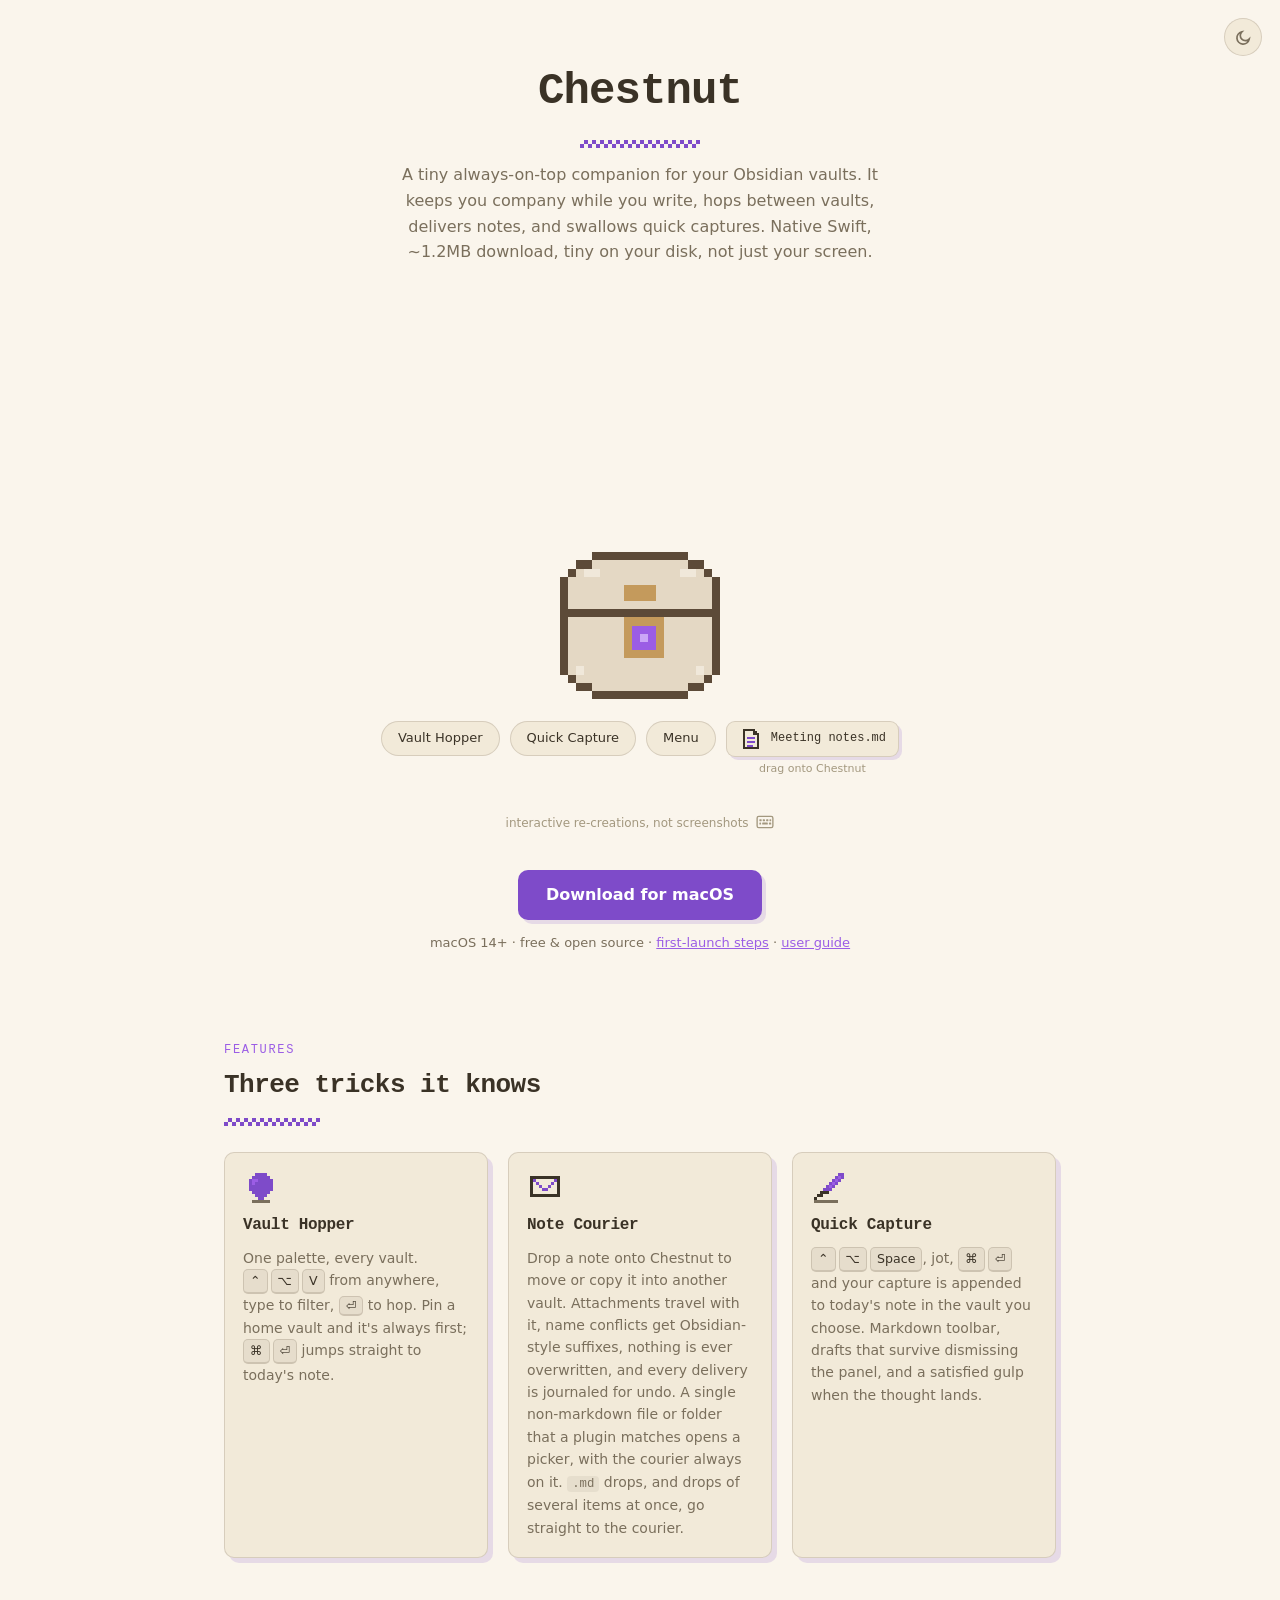
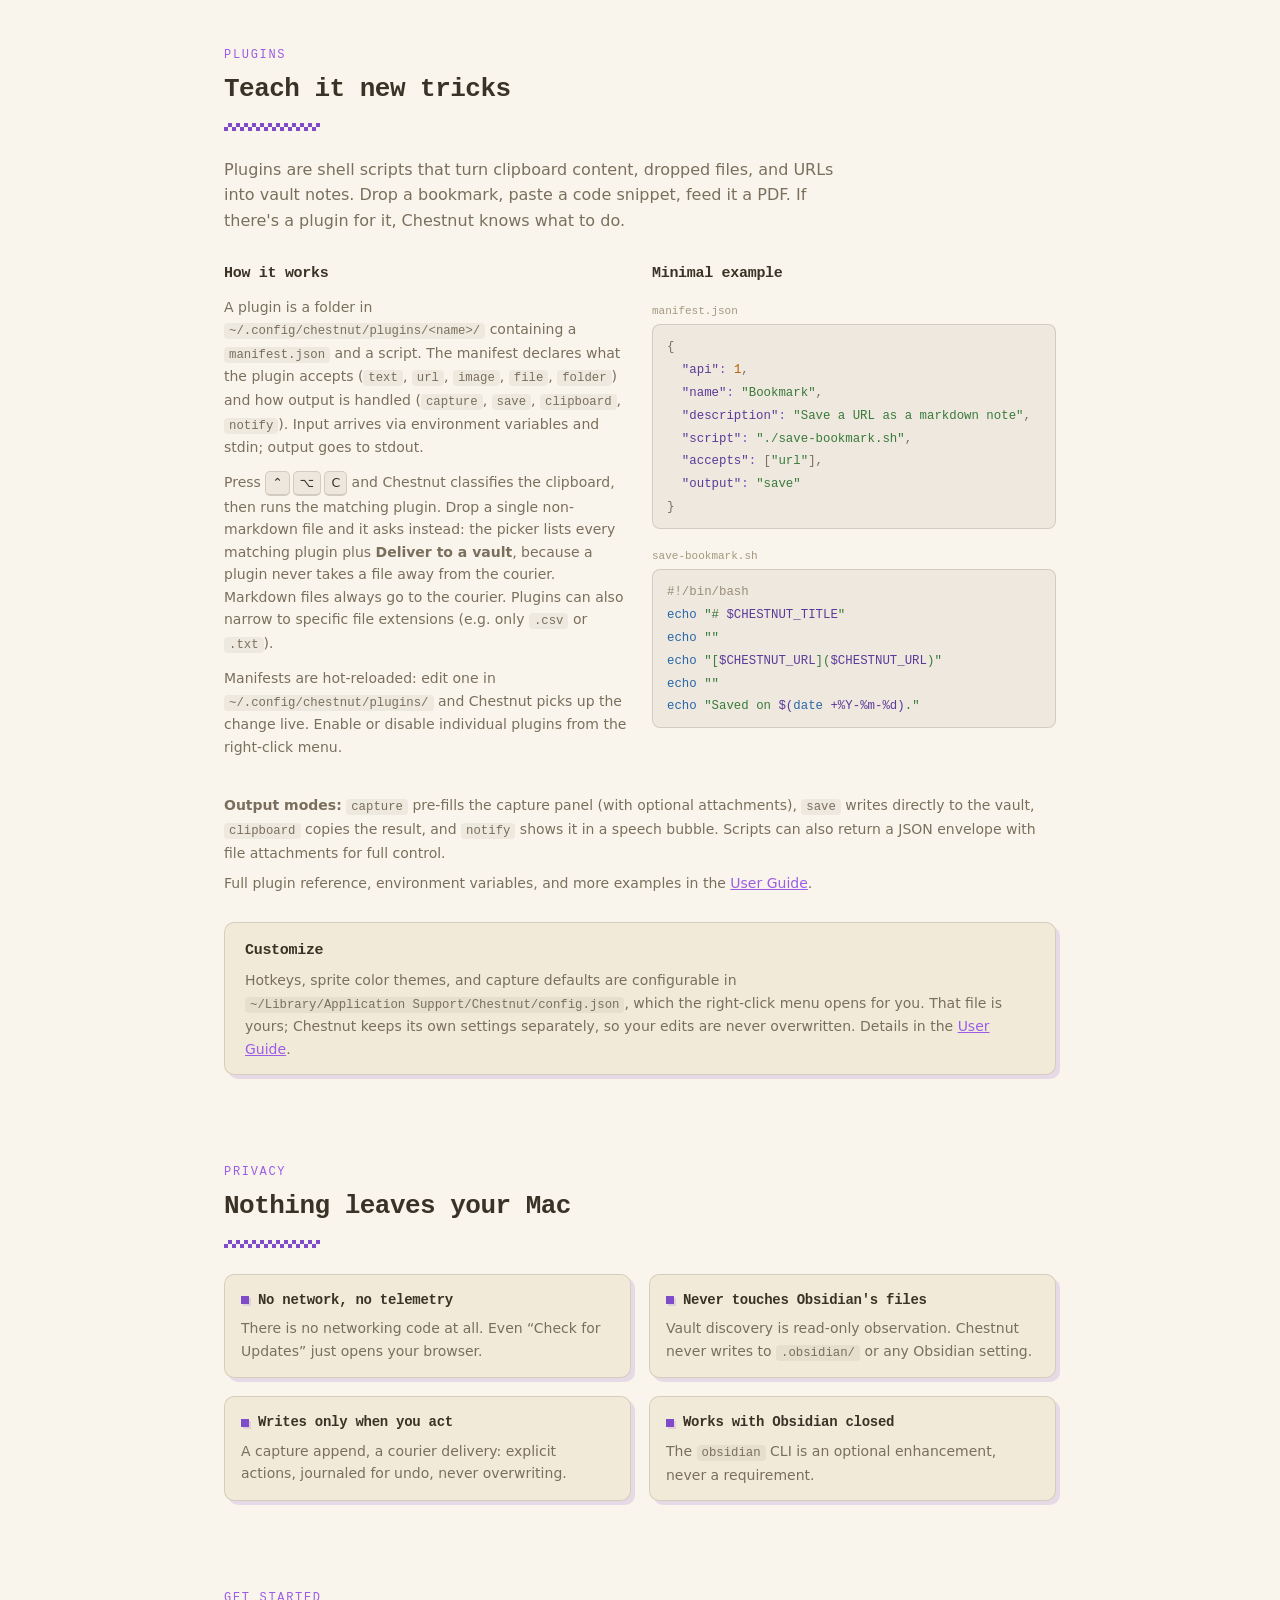
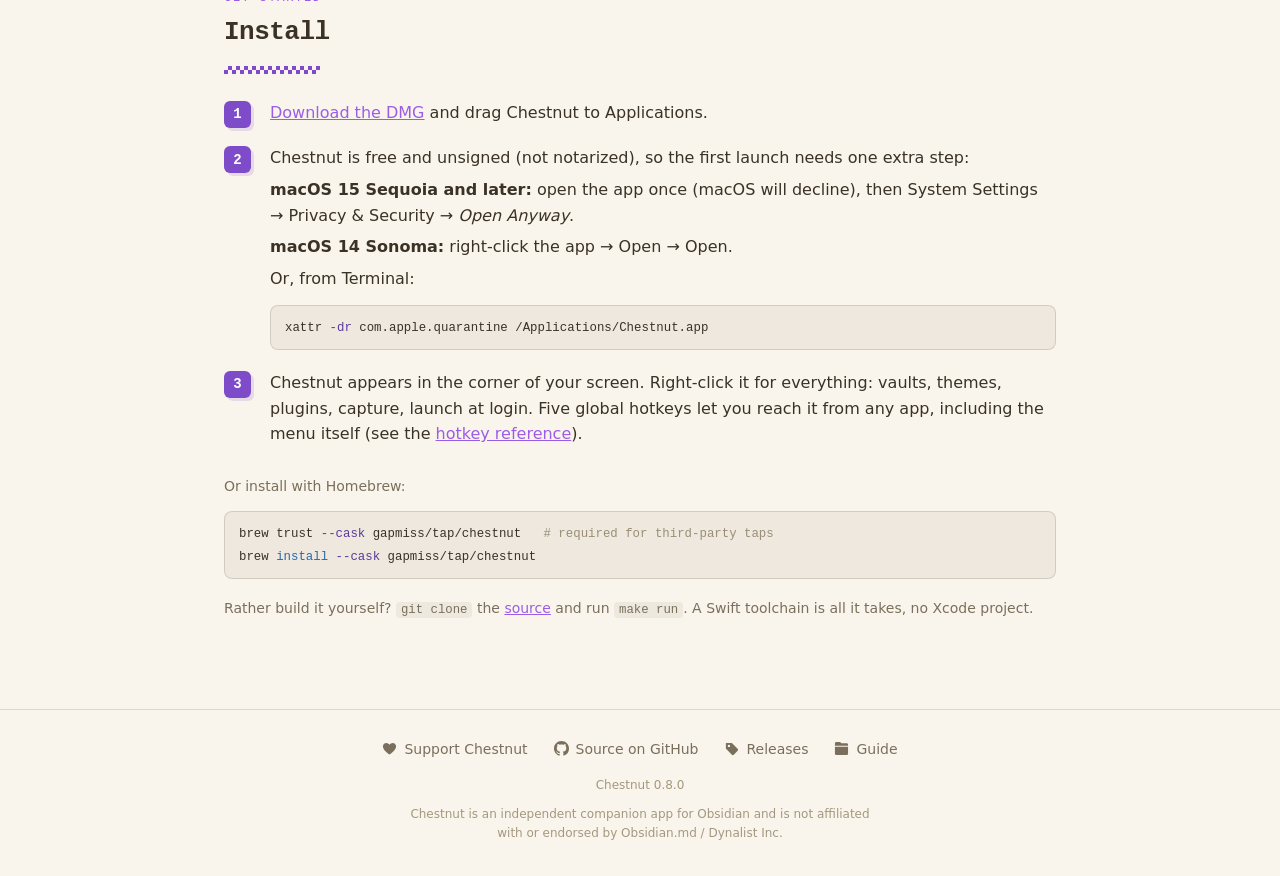
==== commit c657d7e4: "Hold a waiting plugin save as state, not in a notice A save that arrives too late to open a picker e" ====
--- a/docs/index.html
+++ b/docs/index.html
@@ -335,7 +335,7 @@
     </a>
   </nav>
   <p class="version">
-    Chestnut <a href="https://github.com/gapmiss/chestnut/releases/latest">0.7.1</a>
+    Chestnut <a href="https://github.com/gapmiss/chestnut/releases/latest">0.8.0</a>
   </p>
   <p class="legal">
     Chestnut is an independent companion app for Obsidian and is not affiliated
